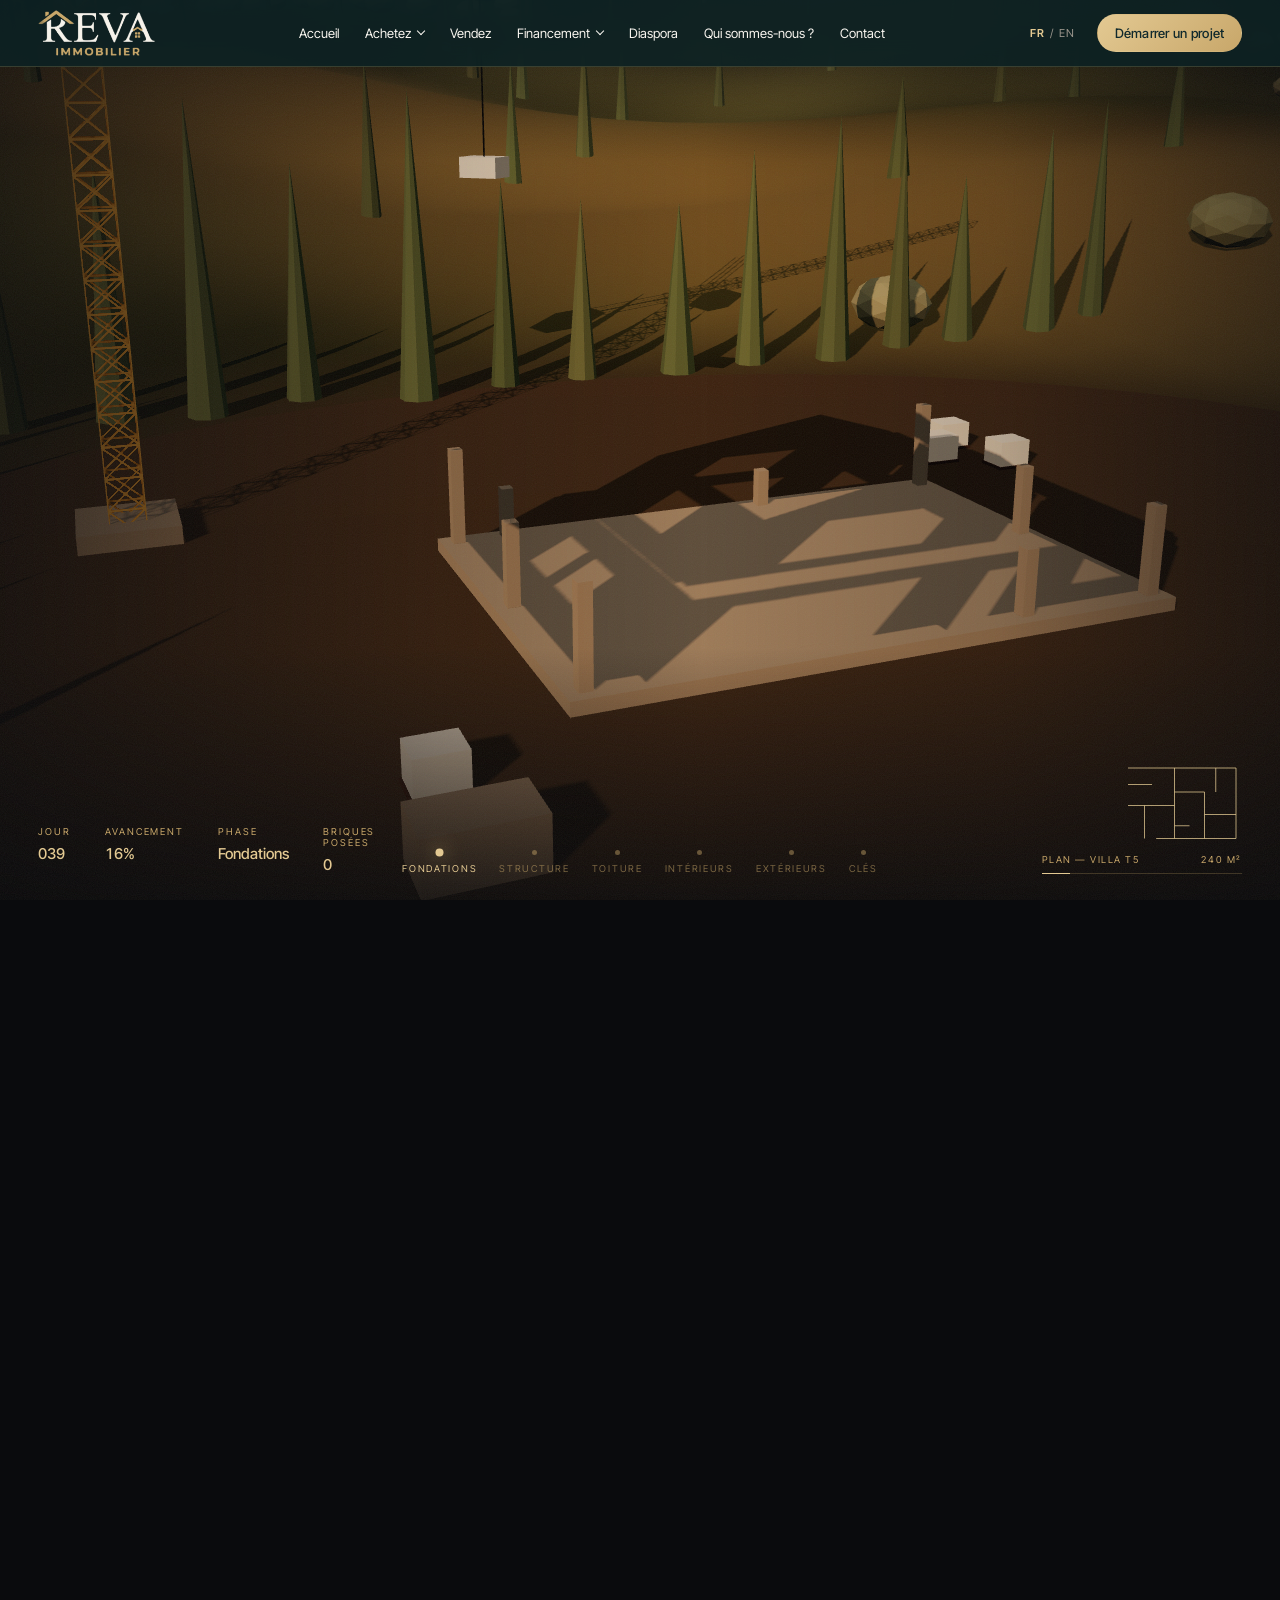
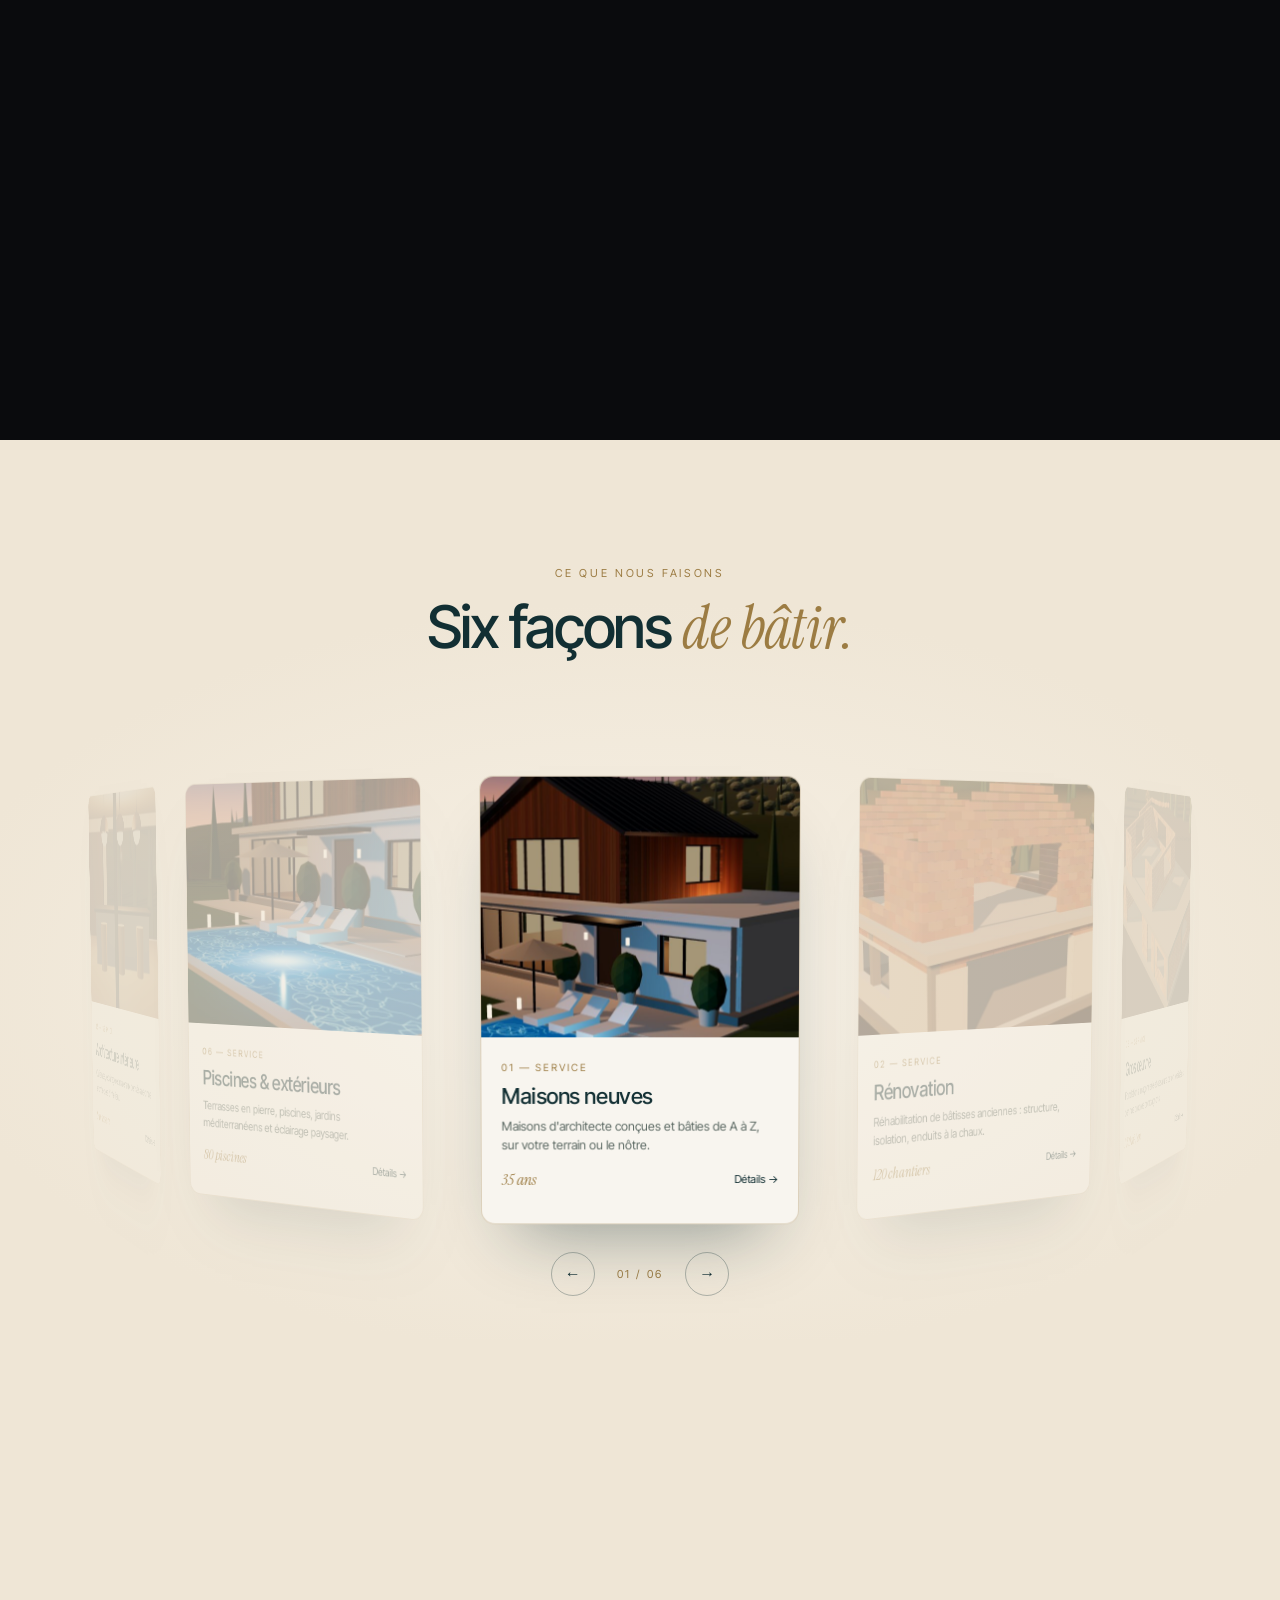
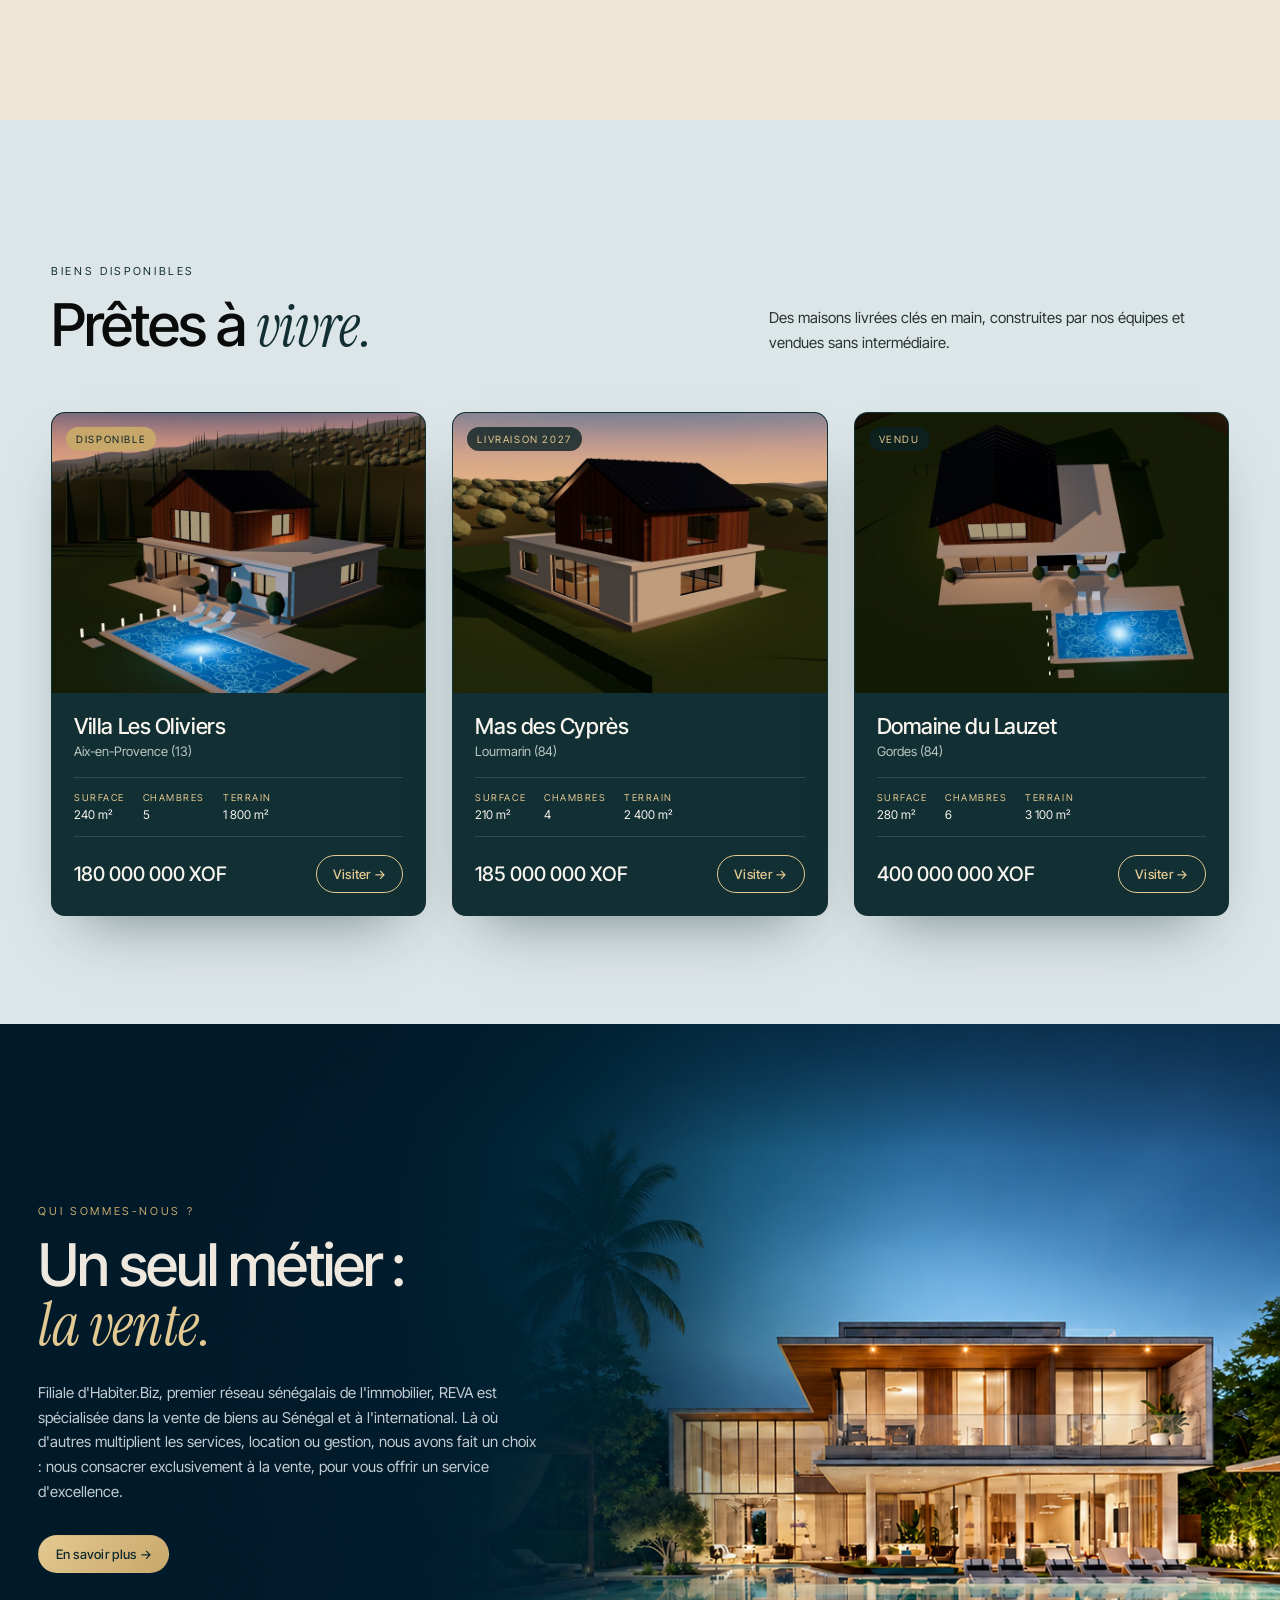
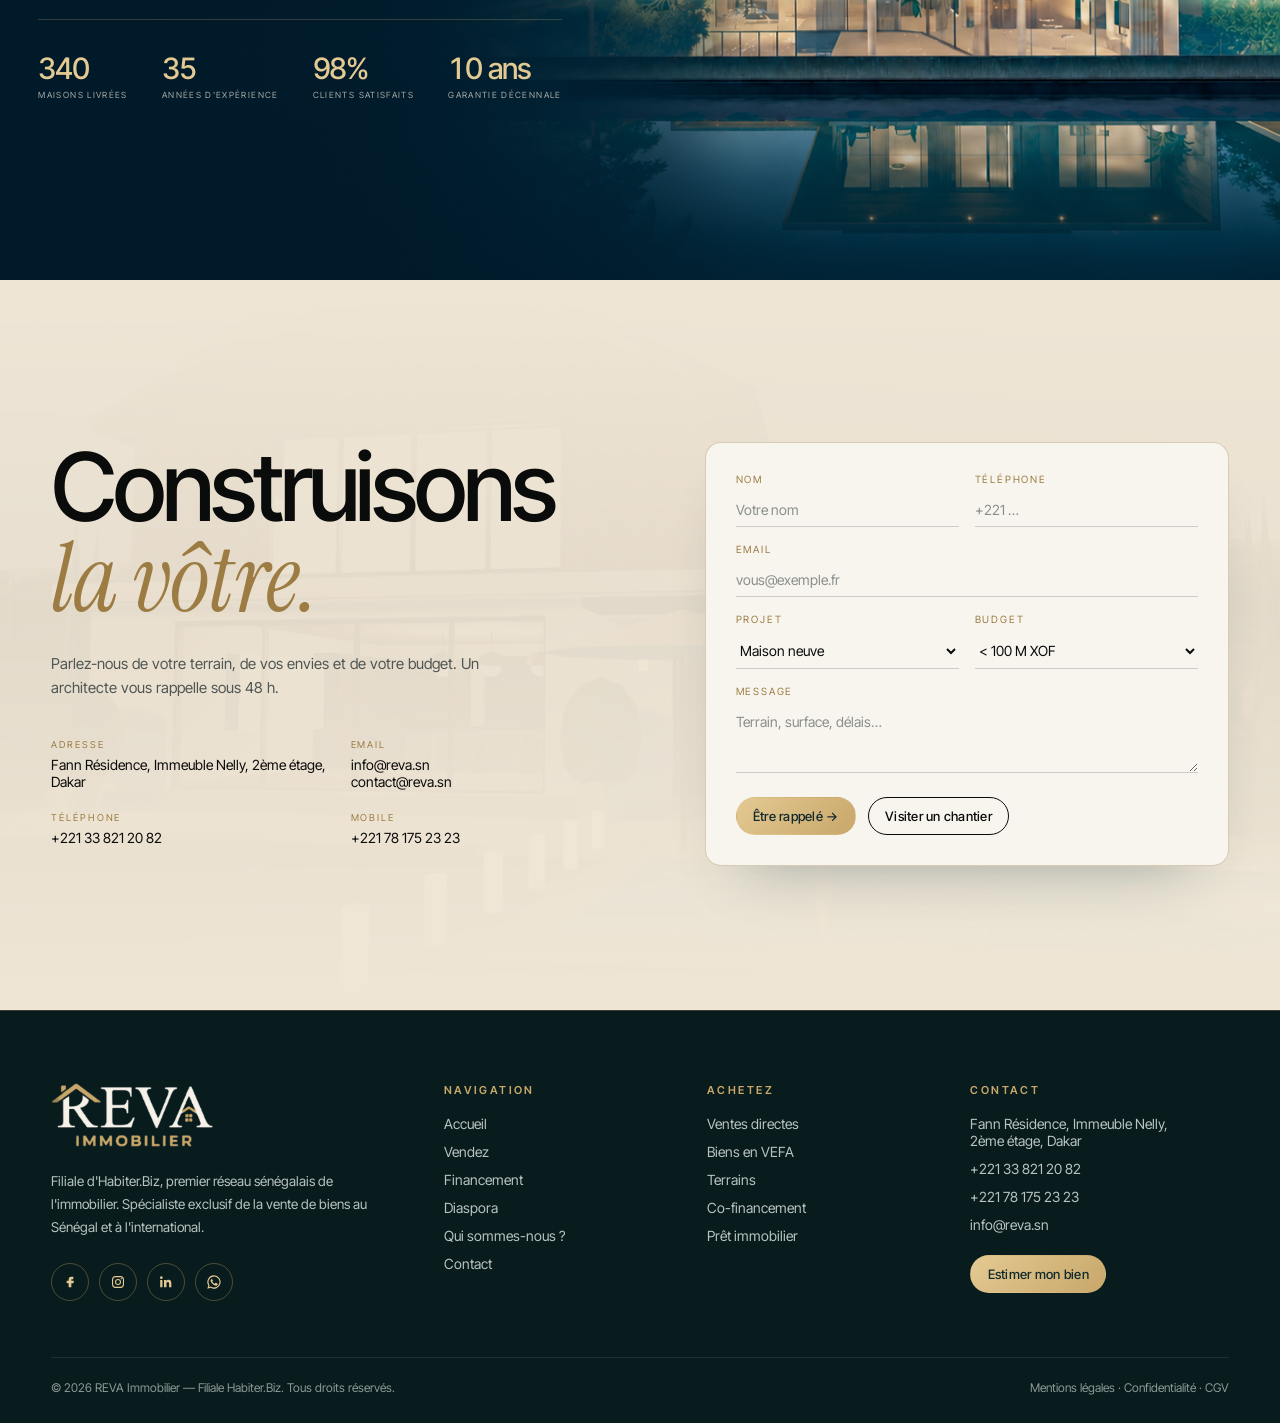
==== index.html @ 01045fbf "first commit" ====
<!DOCTYPE html>
<html lang="fr">
<head>
  <meta charset="utf-8" />
  <meta name="viewport" content="width=device-width, initial-scale=1" />
  <title>REVA Immobilier — Filiale Habiter.Biz</title>
  <meta name="description" content="ASSISE construit des maisons d'architecte, de la première pierre à la remise des clés." />
  <link rel="preconnect" href="https://fonts.googleapis.com" />
  <link rel="preconnect" href="https://fonts.gstatic.com" crossorigin />
  <link href="https://fonts.googleapis.com/css2?family=Instrument+Serif:ital@0;1&family=Inter+Tight:wght@300;400;500;600;700&display=swap" rel="stylesheet" />
  <link rel="stylesheet" href="styles.css" />
</head>
<body>

  <!-- ============ PRELOADER ============ -->
  <div id="loader">
    <div class="loader-inner">
      <img class="loader-logo" src="assets/logo-reva.png" alt="REVA Immobilier" />
      <p class="loader-label">Pose de la première pierre…</p>
      <div class="loader-bar"><span></span></div>
      <p class="loader-pct">0%</p>
    </div>
  </div>

  <!-- ============ NAV ============ -->
  <header class="nav">
    <a href="#top" class="brand"><img src="assets/logo-reva.png" alt="REVA Immobilier" /></a>
    <nav class="links">
      <a href="#top">Accueil</a>
      <div class="dd">
        <a href="#biens">Achetez <i class="caret"></i></a>
        <div class="dd-menu">
          <a href="#biens">Ventes directes</a>
          <a href="#biens">Biens en VEFA</a>
          <a href="#biens">Terrains</a>
        </div>
      </div>
      <a href="#contact">Vendez</a>
      <div class="dd">
        <a href="#contact">Financement <i class="caret"></i></a>
        <div class="dd-menu">
          <a href="#contact">Co-financement</a>
          <a href="#contact">Prêt immobilier</a>
        </div>
      </div>
      <a href="#contact">Diaspora</a>
      <a href="#studio">Qui sommes-nous ?</a>
      <a href="#contact">Contact</a>
    </nav>
    <div class="nav-right">
      <span class="lang"><b>FR</b> / EN</span>
      <a href="#contact" class="btn btn-gold">Démarrer un projet</a>
    </div>
  </header>

  <!-- ============ HERO : CONSTRUCTION 3D AU SCROLL ============ -->
  <section id="top" class="hero">
    <div class="hero-sticky">
      <div class="scene-wrap" id="sceneWrap">
        <canvas id="scene"></canvas>
        <div class="scene-vignette"></div>
      </div>
      <div class="grain"></div>

      <!-- Textes par étape -->
      <div class="stage-texts">
        <article class="stage-text left" data-stage="0">
          <p class="kicker"><span>01</span> — Fondations</p>
          <h1>Chaque maison<br/>commence <em>par<br/>le sol.</em></h1>
          <p class="lead">Terrain implanté, acier posé, béton coulé : la première ligne est tracée. Faites défiler et regardez-la grandir.</p>
        </article>
        <article class="stage-text right" data-stage="1">
          <p class="kicker"><span>02</span> — Structure</p>
          <h2>Brique après brique,<br/><em>étage par étage.</em></h2>
          <p class="lead">Une maçonnerie traditionnelle, montée rang après rang par nos compagnons, sur une ossature béton calculée au millimètre.</p>
        </article>
        <article class="stage-text left" data-stage="2">
          <p class="kicker"><span>03</span> — Toiture &amp; finitions</p>
          <h2>Bâtie jusqu'au<br/><em>moindre détail.</em></h2>
          <p class="lead">Enduit à la chaux, bardage bois, toiture zinc à joint debout et menuiseries aluminium : rien n'est laissé au hasard.</p>
        </article>
        <article class="stage-text right" data-stage="3">
          <p class="kicker"><span>04</span> — Intérieurs</p>
          <h2>Entrez dans votre<br/><em>prochain chapitre.</em></h2>
          <p class="lead">Des volumes ouverts, une lumière pensée pièce par pièce et une cuisine qui devient le cœur de la maison.</p>
        </article>
        <article class="stage-text left" data-stage="4">
          <p class="kicker"><span>05</span> — Extérieurs</p>
          <h2>Des espaces faits<br/><em>pour la lumière.</em></h2>
          <p class="lead">Terrasse en pierre, piscine à débordement, jardin méditerranéen : la maison se prolonge dehors.</p>
        </article>
        <article class="stage-text left" data-stage="5">
          <p class="kicker"><span>06</span> — Remise des clés</p>
          <h2>Bienvenue<br/><em>chez vous.</em></h2>
          <p class="lead">De la première pierre à la remise des clés. Une équipe, un interlocuteur, une promesse.</p>
          <a href="#contact" class="btn btn-accent">Démarrer un projet →</a>
        </article>
      </div>

      <!-- HUD -->
      <div class="hud" id="hud">
        <div class="hud-stats">
          <div><small>Jour</small><b id="hudDay">001</b></div>
          <div><small>Avancement</small><b id="hudPct">0%</b></div>
          <div><small>Phase</small><b id="hudPhase">Fondations</b></div>
          <div class="hide-sm"><small>Briques posées</small><b id="hudBricks">0</b></div>
        </div>
        <ol class="hud-steps" id="hudSteps">
          <li class="active"><i></i>Fondations</li>
          <li><i></i>Structure</li>
          <li><i></i>Toiture</li>
          <li><i></i>Intérieurs</li>
          <li><i></i>Extérieurs</li>
          <li><i></i>Clés</li>
        </ol>
        <div class="hud-plan">
          <svg viewBox="0 0 160 110" class="plan">
            <path id="planPath" pathLength="1" d="M8 8 H152 V102 H8 Z M8 58 H70 M70 8 V102 M70 40 H110 M110 40 V102 M110 70 H152 M30 58 V102 M70 85 H90 M125 8 V40 M8 30 H40" />
          </svg>
          <p><span>Plan — Villa T5</span><span>240 m²</span></p>
          <div class="hud-progress"><span id="hudBar"></span></div>
        </div>
      </div>

      <div class="scroll-hint" id="scrollHint"><span></span>Faites défiler</div>
    </div>
  </section>

  <!-- ============ SERVICES : CARROUSEL 3D ============ -->
  <section id="services" class="services">
    <div class="services-sticky">
      <p class="eyebrow center">Ce que nous faisons</p>
      <h2 class="section-title center">Six façons <em>de bâtir.</em></h2>
      <div class="carousel" id="carousel">
        <div class="ring" id="ring"></div>
      </div>
      <div class="carousel-ui">
        <button class="round" id="prev" aria-label="Précédent">←</button>
        <span id="carouselIndex">01 / 06</span>
        <button class="round" id="next" aria-label="Suivant">→</button>
      </div>
    </div>
  </section>

  <!-- ============ BIENS ============ -->
  <section id="biens" class="listings">
    <div class="container">
      <div class="section-head">
        <div>
          <p class="eyebrow">Biens disponibles</p>
          <h2 class="section-title">Prêtes à <em>vivre.</em></h2>
        </div>
        <p class="muted">Des maisons livrées clés en main, construites par nos équipes et vendues sans intermédiaire.</p>
      </div>
      <div class="grid-listings" id="listings"></div>
    </div>
  </section>

  <!-- ============ STUDIO / CHIFFRES ============ -->
  <section id="studio" class="studio">
    <div class="studio-bg" id="studioBg"></div>
    <div class="container studio-inner">
      <div class="reveal">
        <p class="eyebrow">Qui sommes-nous ?</p>
        <h2 class="section-title">Un seul métier :<br/><em>la vente.</em></h2>
        <p class="muted">Filiale d'Habiter.Biz, premier réseau sénégalais de l'immobilier, REVA est spécialisée dans la vente de biens au Sénégal et à l'international. Là où d'autres multiplient les services, location ou gestion, nous avons fait un choix : nous consacrer exclusivement à la vente, pour vous offrir un service d'excellence.</p>
        <a href="https://www.reva.sn/qui-sommes-nous/" class="btn btn-gold studio-btn">En savoir plus →</a>
      </div>
      <div class="stats">
        <div class="stat reveal"><b data-count="340">0</b><span>Maisons livrées</span></div>
        <div class="stat reveal"><b data-count="35">0</b><span>Années d'expérience</span></div>
        <div class="stat reveal"><b data-count="98" data-suffix="%">0</b><span>Clients satisfaits</span></div>
        <div class="stat reveal"><b data-count="10" data-suffix=" ans">0</b><span>Garantie décennale</span></div>
      </div>
    </div>
  </section>

  <!-- ============ CONTACT ============ -->
  <section id="contact" class="contact">
    <div class="contact-bg" id="contactBg"></div>
    <div class="container contact-inner">
      <div class="reveal">
        <h2 class="huge">Construisons<br/><em>la vôtre.</em></h2>
        <p class="muted">Parlez-nous de votre terrain, de vos envies et de votre budget. Un architecte vous rappelle sous 48 h.</p>
        <ul class="contact-info">
          <li><small>Adresse</small>Fann Résidence, Immeuble Nelly, 2ème étage, Dakar</li>
          <li><small>Email</small><a href="mailto:info@reva.sn">info@reva.sn</a><br/><a href="mailto:contact@reva.sn">contact@reva.sn</a></li>
          <li><small>Téléphone</small><a href="tel:+221338212082">+221 33 821 20 82</a></li>
          <li><small>Mobile</small><a href="tel:+221781752323">+221 78 175 23 23</a></li>
        </ul>
      </div>
      <form class="form reveal" id="form">
        <div class="row">
          <label>Nom<input required name="nom" placeholder="Votre nom" /></label>
          <label>Téléphone<input name="tel" placeholder="+221 …" /></label>
        </div>
        <label>Email<input required type="email" name="email" placeholder="vous@exemple.fr" /></label>
        <div class="row">
          <label>Projet
            <select name="projet">
              <option>Maison neuve</option><option>Rénovation</option><option>Extension</option>
              <option>Piscine &amp; extérieurs</option><option>Achat d'un bien</option>
            </select>
          </label>
          <label>Budget
            <select name="budget">
              <option>&lt; 100 M XOF</option><option>100 – 250 M XOF</option><option>250 – 500 M XOF</option><option>&gt; 500 M XOF</option>
            </select>
          </label>
        </div>
        <label>Message<textarea name="message" rows="3" placeholder="Terrain, surface, délais…"></textarea></label>
        <div class="form-actions">
          <button class="btn btn-gold" type="submit">Être rappelé →</button>
          <a class="btn btn-ghost" href="#contact">Visiter un chantier</a>
        </div>
        <p class="form-ok" id="formOk">Merci ! Nous revenons vers vous sous 48 h.</p>
      </form>
    </div>
  </section>

  <!-- ============ FOOTER ============ -->
  <footer class="site-footer">
    <div class="container footer-grid">
      <div class="f-brand">
        <img src="assets/logo-reva.png" alt="REVA Immobilier" />
        <p>Filiale d'Habiter.Biz, premier réseau sénégalais de l'immobilier. Spécialiste exclusif de la vente de biens au Sénégal et à l'international.</p>
        <div class="socials">
          <a href="#" aria-label="Facebook"><svg viewBox="0 0 24 24"><path d="M14 8h3V4h-3c-2.8 0-4 1.7-4 4.2V10H7v4h3v6h4v-6h3l1-4h-4V8.6c0-.4.3-.6.6-.6z"/></svg></a>
          <a href="#" aria-label="Instagram"><svg viewBox="0 0 24 24"><path d="M12 7.5A4.5 4.5 0 1 0 16.5 12 4.5 4.5 0 0 0 12 7.5zm0 7.4A2.9 2.9 0 1 1 14.9 12 2.9 2.9 0 0 1 12 14.9zM17 6a1 1 0 1 0 1 1 1 1 0 0 0-1-1zm4 2.2A5.6 5.6 0 0 0 15.8 3H8.2A5.6 5.6 0 0 0 3 8.2v7.6A5.6 5.6 0 0 0 8.2 21h7.6a5.6 5.6 0 0 0 5.2-5.2zM19.3 15.8a3.6 3.6 0 0 1-3.5 3.5H8.2a3.6 3.6 0 0 1-3.5-3.5V8.2a3.6 3.6 0 0 1 3.5-3.5h7.6a3.6 3.6 0 0 1 3.5 3.5z"/></svg></a>
          <a href="#" aria-label="LinkedIn"><svg viewBox="0 0 24 24"><path d="M5 3.5A2 2 0 1 1 5 7.5a2 2 0 0 1 0-4zM3.3 9h3.4v11H3.3zM9 9h3.3v1.5c.5-.9 1.7-1.8 3.4-1.8 3.6 0 4.3 2.4 4.3 5.4V20h-3.4v-5.2c0-1.3 0-2.9-1.8-2.9s-2.1 1.4-2.1 2.8V20H9z"/></svg></a>
          <a href="#" aria-label="WhatsApp"><svg viewBox="0 0 24 24"><path d="M12 2a10 10 0 0 0-8.6 15.1L2 22l5-1.3A10 10 0 1 0 12 2zm0 18.2a8.2 8.2 0 0 1-4.2-1.2l-.3-.2-3 .8.8-2.9-.2-.3A8.2 8.2 0 1 1 12 20.2zm4.5-6.1c-.2-.1-1.5-.7-1.7-.8s-.4-.1-.6.1-.7.8-.8 1-.3.2-.5.1a6.7 6.7 0 0 1-3.3-2.9c-.3-.4.3-.4.7-1.3a.5.5 0 0 0 0-.4l-.8-1.8c-.2-.5-.4-.4-.6-.4h-.5a1 1 0 0 0-.7.3 3 3 0 0 0-.9 2.2 5.2 5.2 0 0 0 1.1 2.7 11.8 11.8 0 0 0 4.5 4c1.7.7 2.3.8 3.2.6a2.7 2.7 0 0 0 1.8-1.2 2.2 2.2 0 0 0 .1-1.2c0-.1-.2-.2-.4-.3z"/></svg></a>
        </div>
      </div>
      <div>
        <h4>Navigation</h4>
        <ul>
          <li><a href="#top">Accueil</a></li>
          <li><a href="#contact">Vendez</a></li>
          <li><a href="#contact">Financement</a></li>
          <li><a href="#contact">Diaspora</a></li>
          <li><a href="#studio">Qui sommes-nous ?</a></li>
          <li><a href="#contact">Contact</a></li>
        </ul>
      </div>
      <div>
        <h4>Achetez</h4>
        <ul>
          <li><a href="#biens">Ventes directes</a></li>
          <li><a href="#biens">Biens en VEFA</a></li>
          <li><a href="#biens">Terrains</a></li>
          <li><a href="#contact">Co-financement</a></li>
          <li><a href="#contact">Prêt immobilier</a></li>
        </ul>
      </div>
      <div>
        <h4>Contact</h4>
        <ul class="f-contact">
          <li>Fann Résidence, Immeuble Nelly,<br/>2ème étage, Dakar</li>
          <li><a href="tel:+221338212082">+221 33 821 20 82</a></li>
          <li><a href="tel:+221781752323">+221 78 175 23 23</a></li>
          <li><a href="mailto:info@reva.sn">info@reva.sn</a></li>
        </ul>
        <a href="#contact" class="btn btn-gold">Estimer mon bien</a>
      </div>
    </div>
    <div class="container footer-bottom">
      <span>© 2026 REVA Immobilier — Filiale Habiter.Biz. Tous droits réservés.</span>
      <span><a href="#">Mentions légales</a> · <a href="#">Confidentialité</a> · <a href="#">CGV</a></span>
    </div>
  </footer>

  <script type="module" src="main.js"></script>
</body>
</html>
---- styles.css ----
:root {
  --bg: #0a0b0d;
  --bg-2: #111317;
  --ink: #eee8de;
  --muted: #9b968d;
  --line: rgba(238, 232, 222, .14);
  --accent: #e8b48c;
  --accent-ink: #1b130d;
  --serif: "Instrument Serif", Georgia, "Times New Roman", serif;
  --sans: "Inter Tight", system-ui, -apple-system, "Segoe UI", Roboto, sans-serif;
}

* { box-sizing: border-box; margin: 0; padding: 0; }
html { scroll-behavior: smooth; }
body { background: var(--bg); color: var(--ink); font-family: var(--sans); -webkit-font-smoothing: antialiased; overflow-x: hidden; }
a { color: inherit; text-decoration: none; }
em { font-family: var(--serif); font-style: italic; font-weight: 400; letter-spacing: -.01em; color: #f3e6d6; }
.container { width: min(1240px, 92vw); margin: 0 auto; }

/* ---------- buttons ---------- */
.btn { display: inline-flex; align-items: center; gap: .5em; padding: .78em 1.25em; border-radius: 999px; font-size: 13px; font-weight: 500; letter-spacing: .02em; border: 1px solid transparent; cursor: pointer; transition: transform .25s, background .25s, color .25s; font-family: var(--sans); }
.btn:hover { transform: translateY(-1px); }
.btn-accent { background: var(--accent); color: var(--accent-ink); }
.btn-accent:hover { background: #f3c7a3; }
.btn-ghost { border-color: var(--line); color: var(--ink); background: rgba(255,255,255,.03); }
.round { width: 44px; height: 44px; border-radius: 50%; border: 1px solid var(--line); background: rgba(255,255,255,.04); color: var(--ink); cursor: pointer; font-size: 16px; transition: background .2s; }
.round:hover { background: rgba(255,255,255,.12); }

/* ---------- loader ---------- */
#loader { position: fixed; inset: 0; z-index: 100; background: var(--bg); display: grid; place-items: center; transition: opacity .9s ease, visibility .9s; }
#loader.done { opacity: 0; visibility: hidden; }
.loader-inner { width: min(340px, 80vw); text-align: center; }
.logo-mark { display: inline-flex; align-items: center; gap: 10px; font-weight: 600; letter-spacing: .32em; font-size: 15px; }
.logo-mark svg { width: 22px; height: 22px; }
.loader-label { margin-top: 28px; font-family: var(--serif); font-style: italic; font-size: 22px; color: #d9cfc2; }
.loader-bar { margin-top: 18px; height: 1px; background: var(--line); overflow: hidden; }
.loader-bar span { display: block; height: 100%; width: 0; background: var(--accent); transition: width .3s; }
.loader-pct { margin-top: 10px; font-size: 11px; letter-spacing: .2em; color: var(--muted); }

/* ---------- nav ---------- */
.nav { position: fixed; top: 0; left: 0; right: 0; z-index: 50; display: flex; align-items: center; justify-content: space-between; padding: 18px 3vw; background: linear-gradient(to bottom, rgba(10,11,13,.75), rgba(10,11,13,0)); }
.brand { display: flex; align-items: center; gap: 10px; }
.brand svg { width: 20px; height: 20px; }
.brand span { font-weight: 600; letter-spacing: .3em; font-size: 13px; }
.brand small { font-size: 10px; letter-spacing: .14em; text-transform: uppercase; color: var(--muted); margin-left: 14px; padding-left: 14px; border-left: 1px solid var(--line); }
.links { display: flex; gap: 30px; font-size: 13px; color: #cfc8bd; }
.links a { position: relative; transition: color .2s; }
.links a:hover { color: #fff; }
.links a::after { content: ""; position: absolute; left: 0; right: 0; bottom: -4px; height: 1px; background: var(--accent); transform: scaleX(0); transform-origin: left; transition: transform .3s; }
.links a:hover::after { transform: scaleX(1); }
.nav-right { display: flex; align-items: center; gap: 22px; }
.lang { font-size: 11px; color: var(--muted); letter-spacing: .12em; }
.lang b { color: var(--ink); font-weight: 600; }

/* ---------- hero ---------- */
.hero { position: relative; height: 760vh; }
.hero-sticky { position: sticky; top: 0; height: 100vh; overflow: hidden; }
.scene-wrap { position: absolute; inset: 0; transform-origin: 50% 50%; overflow: hidden; will-change: transform, border-radius; }
#scene { width: 100%; height: 100%; display: block; }
.scene-vignette { position: absolute; inset: 0; pointer-events: none;
  background:
    linear-gradient(90deg, rgba(8,9,11,.72) 0%, rgba(8,9,11,.18) 34%, rgba(8,9,11,0) 55%, rgba(8,9,11,.18) 78%, rgba(8,9,11,.6) 100%),
    linear-gradient(0deg, rgba(8,9,11,.85) 0%, rgba(8,9,11,0) 28%),
    linear-gradient(180deg, rgba(8,9,11,.55) 0%, rgba(8,9,11,0) 18%); }
.grain { position: absolute; inset: -50%; pointer-events: none; opacity: .07; z-index: 2;
  background-image: url("data:image/svg+xml;utf8,<svg xmlns='http://www.w3.org/2000/svg' width='160' height='160'><filter id='n'><feTurbulence type='fractalNoise' baseFrequency='.9' numOctaves='3' stitchTiles='stitch'/></filter><rect width='100%' height='100%' filter='url(%23n)'/></svg>");
  animation: grain 1.2s steps(6) infinite; }
@keyframes grain { 0%{transform:translate(0,0)} 20%{transform:translate(-3%,2%)} 40%{transform:translate(2%,-3%)} 60%{transform:translate(-2%,-1%)} 80%{transform:translate(3%,3%)} 100%{transform:translate(0,0)} }

.stage-texts { position: absolute; inset: 0; z-index: 3; pointer-events: none; }
.stage-text { position: absolute; top: 50%; width: min(460px, 86vw); transform: translateY(-50%); opacity: 0; will-change: opacity, transform, filter; }
.stage-text.left { left: 5vw; }
.stage-text.right { right: 5vw; text-align: right; }
.stage-text .kicker { font-size: 11px; letter-spacing: .22em; text-transform: uppercase; color: var(--muted); margin-bottom: 22px; }
.stage-text .kicker span { color: var(--accent); }
.stage-text h1, .stage-text h2 { font-weight: 500; font-size: clamp(40px, 5.2vw, 78px); line-height: .98; letter-spacing: -.035em; text-shadow: 0 2px 40px rgba(0,0,0,.4); }
.stage-text h1 em, .stage-text h2 em { font-size: 1.04em; }
.stage-text .lead { margin-top: 24px; font-size: 14px; line-height: 1.6; color: #c4bdb2; max-width: 340px; }
.stage-text.right .lead { margin-left: auto; }
.stage-text .btn { margin-top: 26px; pointer-events: auto; }

.hud { position: absolute; left: 0; right: 0; bottom: 0; z-index: 4; display: grid; grid-template-columns: 1fr auto 1fr; align-items: end; gap: 24px; padding: 0 3vw 26px; transition: opacity .4s; }
.hud-stats { display: flex; gap: 34px; }
.hud-stats small { display: block; font-size: 9.5px; letter-spacing: .2em; text-transform: uppercase; color: var(--muted); margin-bottom: 6px; }
.hud-stats b { font-weight: 500; font-size: 15px; font-variant-numeric: tabular-nums; }
.hud-steps { list-style: none; display: flex; gap: 22px; font-size: 9.5px; letter-spacing: .18em; text-transform: uppercase; color: #6f6a62; }
.hud-steps li { display: flex; flex-direction: column; align-items: center; gap: 8px; transition: color .4s; }
.hud-steps i { width: 5px; height: 5px; border-radius: 50%; background: #4a4640; transition: background .4s, transform .4s; }
.hud-steps li.done { color: #a39d93; }
.hud-steps li.done i { background: #a39d93; }
.hud-steps li.active { color: var(--ink); }
.hud-steps li.active i { background: var(--accent); transform: scale(1.6); box-shadow: 0 0 12px var(--accent); }
.hud-plan { justify-self: end; width: 200px; }
.plan { width: 120px; display: block; margin-left: auto; margin-bottom: 10px; }
.plan path { fill: none; stroke: #e7dfd2; stroke-width: 1.2; stroke-dasharray: 1; stroke-dashoffset: 1; opacity: .85; }
.hud-plan p { display: flex; justify-content: space-between; font-size: 9.5px; letter-spacing: .16em; text-transform: uppercase; color: var(--muted); }
.hud-progress { margin-top: 8px; height: 1px; background: var(--line); }
.hud-progress span { display: block; height: 100%; width: 0; background: var(--ink); }

.scroll-hint { position: absolute; left: 50%; bottom: 96px; z-index: 4; transform: translateX(-50%); font-size: 10px; letter-spacing: .25em; text-transform: uppercase; color: var(--muted); display: flex; flex-direction: column; align-items: center; gap: 10px; transition: opacity .4s; }
.scroll-hint span { width: 18px; height: 28px; border: 1px solid #77726a; border-radius: 10px; position: relative; }
.scroll-hint span::after { content: ""; position: absolute; left: 50%; top: 6px; width: 2px; height: 6px; margin-left: -1px; background: var(--ink); border-radius: 2px; animation: wheel 1.6s infinite; }
@keyframes wheel { 0% { opacity: 0; transform: translateY(0) } 30% { opacity: 1 } 100% { opacity: 0; transform: translateY(9px) } }

/* ---------- sections common ---------- */
.eyebrow { font-size: 11px; letter-spacing: .24em; text-transform: uppercase; color: var(--accent); margin-bottom: 18px; }
.section-title { font-weight: 500; font-size: clamp(38px, 4.6vw, 68px); letter-spacing: -.035em; line-height: 1; }
.center { text-align: center; }
.muted { color: var(--muted); line-height: 1.65; font-size: 15px; max-width: 460px; }
.reveal { opacity: 0; transform: translateY(40px); transition: opacity 1s ease, transform 1s cubic-bezier(.2,.7,.2,1); }
.reveal.in { opacity: 1; transform: none; }

/* ---------- services carousel ---------- */
.services { position: relative; height: 320vh; background: var(--bg); }
.services-sticky { position: sticky; top: 0; height: 100vh; padding-top: 14vh; overflow: hidden; }
.carousel { position: relative; height: 56vh; margin-top: 4vh; perspective: 1600px; cursor: grab; user-select: none; }
.carousel:active { cursor: grabbing; }
.ring { position: absolute; left: 50%; top: 50%; width: 0; height: 0; transform-style: preserve-3d; }
.card { position: absolute; width: 300px; height: 420px; left: -150px; top: -210px; border-radius: 14px; overflow: hidden; background: #15171b; border: 1px solid rgba(255,255,255,.08); transition: filter .5s, opacity .5s; backface-visibility: hidden; box-shadow: 0 40px 80px -30px rgba(0,0,0,.8); }
.card img { width: 100%; height: 58%; object-fit: cover; display: block; }
.card .card-body { padding: 18px 20px; }
.card .num { font-size: 10px; letter-spacing: .2em; color: var(--accent); }
.card h3 { font-weight: 500; font-size: 22px; letter-spacing: -.02em; margin: 8px 0 8px; }
.card p { font-size: 12.5px; line-height: 1.55; color: var(--muted); }
.card .card-foot { display: flex; justify-content: space-between; align-items: center; margin-top: 14px; font-size: 11px; color: #cfc8bd; }
.card .card-foot em { font-size: 16px; }
.card.dim { filter: brightness(.45) saturate(.6); }
.carousel-ui { display: flex; align-items: center; justify-content: center; gap: 22px; font-size: 11px; letter-spacing: .2em; color: var(--muted); margin-top: 2vh; }

/* ---------- listings ---------- */
.listings { padding: 16vh 0 12vh; background: var(--bg); }
.section-head { display: flex; justify-content: space-between; align-items: end; gap: 40px; margin-bottom: 56px; flex-wrap: wrap; }
.grid-listings { display: grid; grid-template-columns: repeat(3, 1fr); gap: 26px; }
.listing { border-radius: 14px; overflow: hidden; background: var(--bg-2); border: 1px solid rgba(255,255,255,.06); transition: transform .5s cubic-bezier(.2,.7,.2,1); }
.listing:hover { transform: translateY(-6px); }
.listing .img { position: relative; aspect-ratio: 4/3; overflow: hidden; }
.listing img { width: 100%; height: 100%; object-fit: cover; transition: transform 1.2s cubic-bezier(.2,.7,.2,1); }
.listing:hover img { transform: scale(1.06); }
.listing .tag { position: absolute; top: 14px; left: 14px; font-size: 10px; letter-spacing: .16em; text-transform: uppercase; padding: 6px 10px; border-radius: 999px; background: rgba(10,11,13,.65); backdrop-filter: blur(8px); }
.listing .tag.ok { background: var(--accent); color: var(--accent-ink); }
.listing .body { padding: 20px 22px 22px; }
.listing h3 { font-weight: 500; font-size: 22px; letter-spacing: -.02em; }
.listing .loc { color: var(--muted); font-size: 13px; margin-top: 4px; }
.listing .specs { display: flex; gap: 18px; margin: 18px 0; padding: 14px 0; border-top: 1px solid var(--line); border-bottom: 1px solid var(--line); font-size: 12px; color: #cfc8bd; }
.listing .specs small { display: block; color: var(--muted); font-size: 9.5px; letter-spacing: .16em; text-transform: uppercase; margin-bottom: 4px; }
.listing .price { display: flex; justify-content: space-between; align-items: center; }
.listing .price b { font-weight: 500; font-size: 20px; }

/* ---------- studio ---------- */
.studio { position: relative; padding: 20vh 0; overflow: hidden; }
.studio-bg { position: absolute; inset: 0; background-size: cover; background-position: center; opacity: .55; }
.studio-bg::after { content: ""; position: absolute; inset: 0; background: linear-gradient(90deg, var(--bg) 10%, rgba(10,11,13,.4) 60%, var(--bg)), linear-gradient(0deg, var(--bg), transparent 30%, transparent 70%, var(--bg)); }
.studio-inner { position: relative; display: grid; grid-template-columns: 1.1fr 1fr; gap: 6vw; align-items: center; }
.studio .muted { margin-top: 26px; }
.stats { display: grid; grid-template-columns: 1fr 1fr; gap: 54px 40px; }
.stat b { display: block; font-weight: 500; font-size: clamp(48px, 5vw, 76px); letter-spacing: -.04em; font-variant-numeric: tabular-nums; }
.stat span { font-size: 10.5px; letter-spacing: .2em; text-transform: uppercase; color: var(--muted); }
.stat:nth-child(2) { transition-delay: .1s; } .stat:nth-child(3) { transition-delay: .2s; } .stat:nth-child(4) { transition-delay: .3s; }

/* ---------- contact ---------- */
.contact { position: relative; padding: 18vh 0 0; overflow: hidden; }
.contact-bg { position: absolute; inset: 0; background-size: cover; background-position: center 70%; opacity: .5; }
.contact-bg::after { content: ""; position: absolute; inset: 0; background: linear-gradient(180deg, var(--bg) 0%, rgba(10,11,13,.55) 40%, rgba(10,11,13,.55) 70%, var(--bg) 100%); }
.contact-inner { position: relative; display: grid; grid-template-columns: 1.1fr 1fr; gap: 6vw; align-items: start; }
.huge { font-weight: 500; font-size: clamp(54px, 7.4vw, 118px); line-height: .95; letter-spacing: -.045em; margin-bottom: 28px; }
.contact-info { list-style: none; margin-top: 38px; display: grid; grid-template-columns: 1fr 1fr; gap: 22px; font-size: 14px; }
.contact-info small { display: block; font-size: 9.5px; letter-spacing: .2em; text-transform: uppercase; color: var(--muted); margin-bottom: 6px; }
.form { background: rgba(17,19,23,.72); backdrop-filter: blur(14px); border: 1px solid rgba(255,255,255,.08); border-radius: 16px; padding: 30px; display: grid; gap: 16px; }
.form .row { display: grid; grid-template-columns: 1fr 1fr; gap: 16px; }
.form label { display: grid; gap: 8px; font-size: 10px; letter-spacing: .18em; text-transform: uppercase; color: var(--muted); }
.form input, .form select, .form textarea { font: inherit; font-size: 14px; letter-spacing: 0; text-transform: none; color: var(--ink); background: transparent; border: none; border-bottom: 1px solid var(--line); padding: 8px 0; outline: none; transition: border-color .2s; resize: vertical; }
.form select option { background: #15171b; }
.form input:focus, .form select:focus, .form textarea:focus { border-color: var(--accent); }
.form-actions { display: flex; gap: 12px; margin-top: 8px; flex-wrap: wrap; }
.form-ok { display: none; color: var(--accent); font-size: 13px; }
.form-ok.show { display: block; }
.wordmark { position: relative; text-align: center; font-weight: 700; font-size: 23vw; line-height: .8; letter-spacing: -.05em; margin-top: 12vh;
  background: linear-gradient(180deg, rgba(238,232,222,.95), rgba(238,232,222,.08)); -webkit-background-clip: text; background-clip: text; color: transparent; user-select: none; }
.footer { position: relative; display: flex; justify-content: space-between; padding: 26px 0 30px; font-size: 11px; color: var(--muted); letter-spacing: .06em; border-top: 1px solid var(--line); flex-wrap: wrap; gap: 10px; }

/* ---------- responsive ---------- */
@media (max-width: 980px) {
  .links, .lang, .brand small { display: none; }
  .grid-listings { grid-template-columns: 1fr; }
  .studio-inner, .contact-inner { grid-template-columns: 1fr; }
  .hud { grid-template-columns: 1fr auto; }
  .hud-steps { display: none; }
}
@media (max-width: 640px) {
  .stage-text, .stage-text.right { left: 6vw; right: auto; text-align: left; top: auto; bottom: 150px; transform: none; }
  .stage-text.right .lead { margin-left: 0; }
  .hud-stats { gap: 18px; }
  .hide-sm { display: none; }
  .hud-plan { width: 110px; }
  .plan { width: 70px; }
  .card { width: 240px; height: 360px; left: -120px; top: -180px; }
  .form .row, .contact-info { grid-template-columns: 1fr; }
  .nav .btn { display: none; }
  .scroll-hint { bottom: 80px; }
}
@media (prefers-reduced-motion: reduce) { .grain { animation: none; } }

/* =====================================================================
   THÈME REVA — vert · noir · blanc · beige · or
   (le hero n'est pas modifié : ce bloc ne touche que header, sections, footer)
   ===================================================================== */
:root {
  --green: #122f33; --green-deep: #0c2224; --green-soft: #1c454a;
  --gold: #c8a76a; --gold-light: #e3c992; --gold-dark: #9c7c43;
  --beige: #efe6d6; --white: #f8f5ef; --black: #0a0b0b;
}
.btn-gold { background: linear-gradient(135deg, var(--gold-light), var(--gold)); color: #10292c; }
.btn-gold:hover { background: var(--gold-light); }

/* écran de chargement */
#loader { background: var(--green); }
.loader-logo { width: 200px; max-width: 70%; }
.loader-label { color: var(--beige); }
.loader-bar { background: rgba(200, 167, 106, .25); }
.loader-bar span { background: var(--gold); }
.loader-pct { color: var(--gold); }

/* header */
.nav { background: rgba(12, 34, 36, .88); backdrop-filter: blur(14px); -webkit-backdrop-filter: blur(14px); border-bottom: 1px solid rgba(200, 167, 106, .22); padding: 10px 3vw; }
.brand img { height: 46px; display: block; }
.links a { color: var(--white); }
.links a::after { background: var(--gold); }
.lang b { color: var(--gold-light); }
.eyebrow { color: var(--gold); }

/* barre d'infos du hero (jour, avancement, étapes, plan) en doré */
.hud-stats small, .hud-plan p { color: var(--gold); }
.hud-stats b { color: var(--gold-light); }
.hud-steps { color: rgba(200, 167, 106, .55); }
.hud-steps i { background: rgba(200, 167, 106, .45); }
.hud-steps li.done { color: var(--gold); }
.hud-steps li.done i { background: var(--gold); }
.hud-steps li.active { color: var(--gold-light); }
.hud-steps li.active i { background: var(--gold-light); box-shadow: 0 0 12px var(--gold); }
.plan path { stroke: var(--gold-light); }
.hud-progress { background: rgba(200, 167, 106, .25); }
.hud-progress span { background: var(--gold-light); }

/* services (carrousel) : beige, pour casser le noir du hero */
.services { background: var(--beige); color: var(--green); }
.services-sticky { background: radial-gradient(80% 60% at 50% 60%, #f7f1e6, var(--beige) 70%); }
.services .eyebrow, .services .section-title em { color: var(--gold-dark); }
.studio .section-title em, .contact .huge em { color: var(--gold-light); }
.card { background: var(--white); color: var(--green); border-color: rgba(156, 124, 67, .3); box-shadow: 0 40px 70px -35px rgba(18, 47, 51, .45); }
.card .num { color: var(--gold-dark); }
.card p { color: #5d6a64; }
.card .card-foot { color: var(--green); }
.card .card-foot em { color: var(--gold-dark); }
.card.dim { filter: saturate(.6); opacity: .55; }
.carousel-ui { color: var(--gold-dark); }
.round { border-color: rgba(18, 47, 51, .3); color: var(--green); background: transparent; }
.round:hover { background: var(--green); color: var(--white); }

/* biens : vert */
.listings { background: linear-gradient(180deg, var(--green) 0%, var(--green-deep) 100%); color: var(--white); }
.listings .eyebrow { color: var(--gold); }

/* barre d'infos du hero (jour, avancement, étapes, plan) en doré */
.hud-stats small, .hud-plan p { color: var(--gold); }
.hud-stats b { color: var(--gold-light); }
.hud-steps { color: rgba(200, 167, 106, .55); }
.hud-steps i { background: rgba(200, 167, 106, .45); }
.hud-steps li.done { color: var(--gold); }
.hud-steps li.done i { background: var(--gold); }
.hud-steps li.active { color: var(--gold-light); }
.hud-steps li.active i { background: var(--gold-light); box-shadow: 0 0 12px var(--gold); }
.plan path { stroke: var(--gold-light); }
.hud-progress { background: rgba(200, 167, 106, .25); }
.hud-progress span { background: var(--gold-light); }
.listings .section-title em { color: var(--gold-light); }
.listings .muted { color: #b2bfbb; }
.listing { background: var(--beige); color: var(--black); border-color: rgba(156, 124, 67, .35); box-shadow: 0 30px 60px -35px rgba(0, 0, 0, .6); }
.listing h3, .listing .price b { color: var(--black); }
.listing .loc { color: #4f5653; }
.listing .specs { border-color: rgba(10, 11, 11, .12); color: var(--black); }
.listing .specs small { color: var(--gold-dark); }
.listing .tag { background: var(--green); color: var(--gold-light); }
.listing .tag.ok { background: var(--gold); color: var(--green-deep); }
.listing .btn-ghost { border-color: var(--black); color: var(--black); background: transparent; }
.listing .btn-ghost:hover { background: var(--green); color: var(--white); border-color: var(--green); }

/* studio (chiffres) : noir */
.studio { background: var(--black); }
.studio-bg::after { background: linear-gradient(90deg, var(--black) 10%, rgba(10, 11, 11, .45) 60%, var(--black)), linear-gradient(0deg, var(--black), transparent 30%, transparent 70%, var(--black)); }
.stat b { color: var(--gold-light); }
.stat span { color: var(--beige); opacity: .7; }
.studio .muted { color: #a8aca9; }

/* contact : beige, textes noirs */
.contact { background: var(--beige); color: var(--black); padding-bottom: 16vh; }
.contact-bg { opacity: .12; }
.contact-bg::after { background: linear-gradient(180deg, var(--beige) 0%, rgba(239, 230, 214, .55) 45%, var(--beige) 100%); }
.contact .huge { color: var(--black); }
.contact .huge em { color: var(--gold-dark); }
.contact .muted { color: #4f5653; }
.contact-info { color: var(--black); }
.contact-info small, .form label { color: var(--gold-dark); }
.form { background: var(--white); border-color: rgba(156, 124, 67, .35); box-shadow: 0 30px 60px -40px rgba(18, 47, 51, .45); }
.form input, .form select, .form textarea { color: var(--black); border-bottom-color: rgba(10, 11, 11, .18); }
.form input::placeholder, .form textarea::placeholder { color: #8a8f8c; }
.form input:focus, .form select:focus, .form textarea:focus { border-color: var(--gold-dark); }
.form select option { background: var(--white); color: var(--black); }
.form-ok { color: var(--green); }
.contact .btn-ghost { border-color: var(--black); color: var(--black); background: transparent; }
.contact .btn-ghost:hover { background: var(--green); color: var(--white); border-color: var(--green); }

/* footer */
.site-footer { background: #081b1d; border-top: 1px solid rgba(200, 167, 106, .25); color: #b9c4c0; font-size: 14px; }
.footer-grid { display: grid; grid-template-columns: 1.6fr 1fr 1fr 1.2fr; gap: 48px; padding: 72px 0 56px; }
.f-brand img { height: 64px; margin-bottom: 20px; }
.f-brand p { line-height: 1.7; max-width: 340px; font-size: 13.5px; }
.site-footer h4 { font-size: 11px; letter-spacing: .22em; text-transform: uppercase; color: var(--gold); font-weight: 600; margin-bottom: 18px; }
.site-footer ul { list-style: none; display: grid; gap: 11px; }
.site-footer a { transition: color .2s; }
.site-footer ul a:hover, .footer-bottom a:hover { color: var(--gold-light); }
.f-contact { margin-bottom: 22px; }
.socials { display: flex; gap: 10px; margin-top: 24px; }
.socials a { width: 38px; height: 38px; border-radius: 50%; border: 1px solid rgba(200, 167, 106, .35); display: grid; place-items: center; transition: background .2s; }
.socials svg { width: 16px; height: 16px; fill: var(--gold-light); }
.socials a:hover { background: var(--gold); }
.socials a:hover svg { fill: #0c2224; }
.footer-bottom { display: flex; justify-content: space-between; flex-wrap: wrap; gap: 10px; padding: 22px 0 28px; border-top: 1px solid rgba(248, 245, 239, .1); font-size: 12px; color: #8d9a96; }
@media (max-width: 980px) { .footer-grid { grid-template-columns: 1fr 1fr; } }
@media (max-width: 640px) { .footer-grid { grid-template-columns: 1fr; gap: 34px; padding: 56px 0 40px; } .brand img { height: 38px; } }

/* ---------- menu avec sous-menus déroulants ---------- */
.links { gap: 26px; align-items: center; white-space: nowrap; }
.dd { position: relative; }
.dd > a { display: inline-flex; align-items: center; gap: 7px; }
.caret { display: inline-block; width: 6px; height: 6px; border-right: 1.5px solid currentColor; border-bottom: 1.5px solid currentColor; transform: translateY(-2px) rotate(45deg); }
.dd::after { content: ""; position: absolute; left: -10px; right: -10px; top: 100%; height: 16px; }
.dd-menu { position: absolute; top: calc(100% + 14px); left: -14px; min-width: 200px; display: grid; padding: 8px; border-radius: 10px;
  background: rgba(12, 34, 36, .97); border: 1px solid rgba(200, 167, 106, .25); box-shadow: 0 24px 50px -20px rgba(0, 0, 0, .6);
  opacity: 0; visibility: hidden; transform: translateY(6px); transition: opacity .25s, transform .25s, visibility .25s; }
.dd-menu a { padding: 10px 12px; border-radius: 6px; font-size: 13px; }
.dd-menu a::after { display: none; }
.dd-menu a:hover { background: rgba(200, 167, 106, .12); color: var(--gold-light); }
.dd:hover .dd-menu, .dd:focus-within .dd-menu { opacity: 1; visibility: visible; transform: none; }
@media (max-width: 1200px) { .links { gap: 18px; font-size: 12.5px; } .lang { display: none; } }

/* ---------- section « Qui sommes-nous ? » : photo de la villa ---------- */
.studio { background: #011a2a; min-height: 92vh; display: flex; align-items: center; }
.studio-bg { opacity: 1; background: url("assets/qui-sommes-nous.png") right center / cover no-repeat; }
.studio-bg::after { background:
  linear-gradient(90deg, #011a2a 0%, rgba(1, 26, 42, .85) 30%, rgba(1, 26, 42, 0) 58%),
  linear-gradient(0deg, rgba(1, 26, 42, .6) 0%, rgba(1, 26, 42, 0) 22%, rgba(1, 26, 42, 0) 85%, rgba(1, 26, 42, .5) 100%); }
.studio-inner { grid-template-columns: minmax(0, 560px); gap: 46px; width: min(1240px, 90vw); }
.studio .muted { color: #c3ccd2; max-width: 500px; }
.studio .section-title em { color: var(--gold-light); }
.studio-btn { margin-top: 30px; }
.stats { grid-template-columns: repeat(4, auto); justify-content: start; gap: 18px 38px; padding-top: 30px; border-top: 1px solid rgba(200, 167, 106, .25); }
.stat b { font-size: clamp(30px, 2.6vw, 42px); }
.stat span { font-size: 9.5px; }
@media (max-width: 980px) {
  .studio-bg { background-position: 70% center; }
  .studio-bg::after { background: linear-gradient(0deg, rgba(1, 26, 42, .92) 0%, rgba(1, 26, 42, .75) 55%, rgba(1, 26, 42, .45) 100%); }
  .stats { grid-template-columns: repeat(2, auto); }
}

/* chiffres « Qui sommes-nous » : tous sur une seule ligne */
.studio-inner { width: min(1320px, 94vw); }
.stats { grid-template-columns: repeat(4, max-content); gap: 0 34px; width: max-content; max-width: 100%; }
.stat b { font-size: clamp(26px, 2.3vw, 36px); white-space: nowrap; }
.stat span { display: block; font-size: 8.5px; letter-spacing: .16em; white-space: nowrap; margin-top: 4px; }
@media (max-width: 640px) { .stats { grid-template-columns: repeat(2, max-content); gap: 18px 30px; } }

/* biens : fond bleu-gris clair #DCE5E8, cartes vertes */
.listings { background: #DCE5E8; color: var(--black); }
.listings .eyebrow { color: var(--green); }
.listings .section-title { color: var(--black); }
.listings .section-title em { color: var(--green); }
.listings .muted { color: #2b3330; }
.listing { background: var(--green); color: var(--white); border-color: rgba(18, 47, 51, .35); box-shadow: 0 30px 60px -30px rgba(18, 47, 51, .55); }
.listing h3, .listing .price b { color: var(--white); }
.listing .loc { color: #b9c6c2; }
.listing .specs { border-color: rgba(248, 245, 239, .14); color: var(--white); }
.listing .specs small { color: var(--gold-light); }
.listing .tag { background: rgba(12, 34, 36, .8); color: var(--gold-light); }
.listing .tag.ok { background: var(--gold); color: var(--green-deep); }
.listing .btn-ghost { border-color: var(--gold-light); color: var(--gold-light); background: transparent; }
.listing .btn-ghost:hover { background: var(--gold-light); color: var(--green-deep); border-color: var(--gold-light); }

/* carrousel élargi : cadres plus grands, transparence gérée par main.js */
.carousel { height: 60vh; min-height: 480px; perspective: 1800px; }
.card { width: 320px; height: 450px; left: -160px; top: -225px; transition: none; }
.card.dim { filter: none; opacity: inherit; }
@media (max-width: 640px) { .card { width: 250px; height: 370px; left: -125px; top: -185px; } }
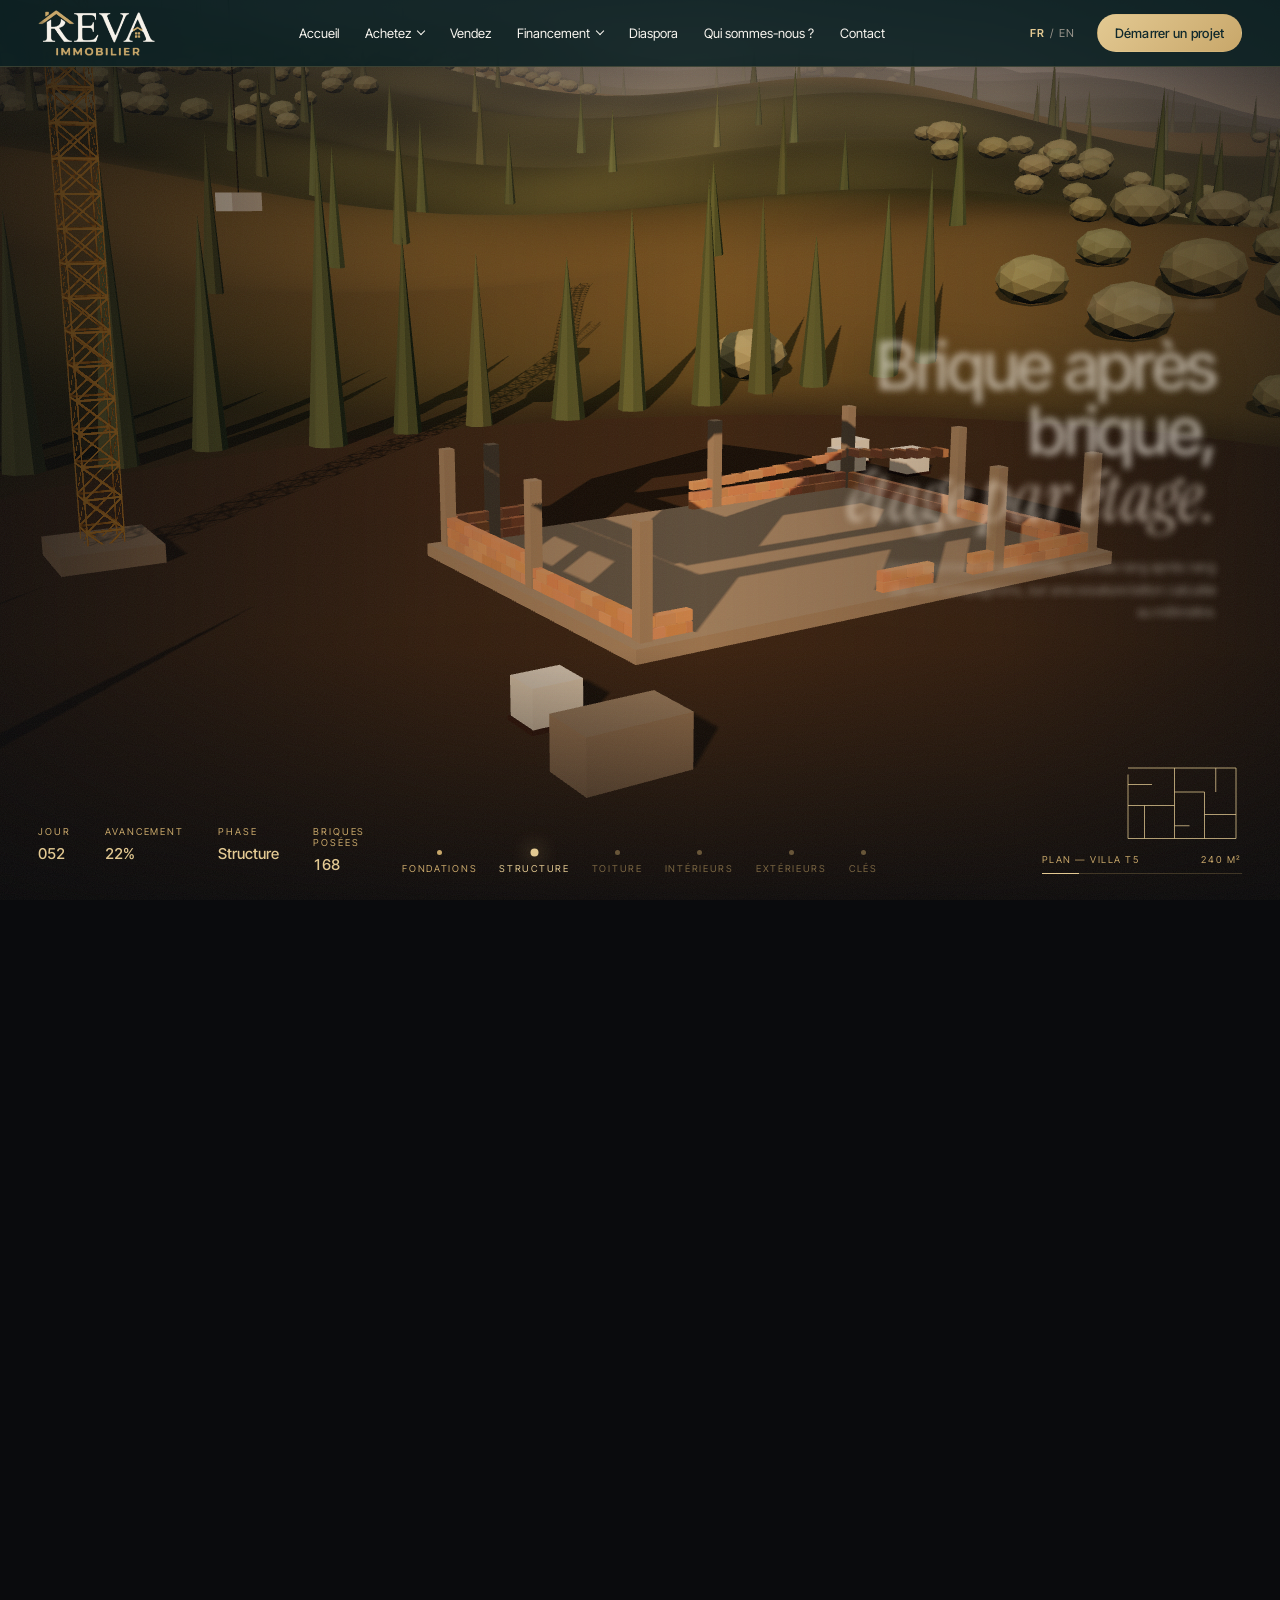
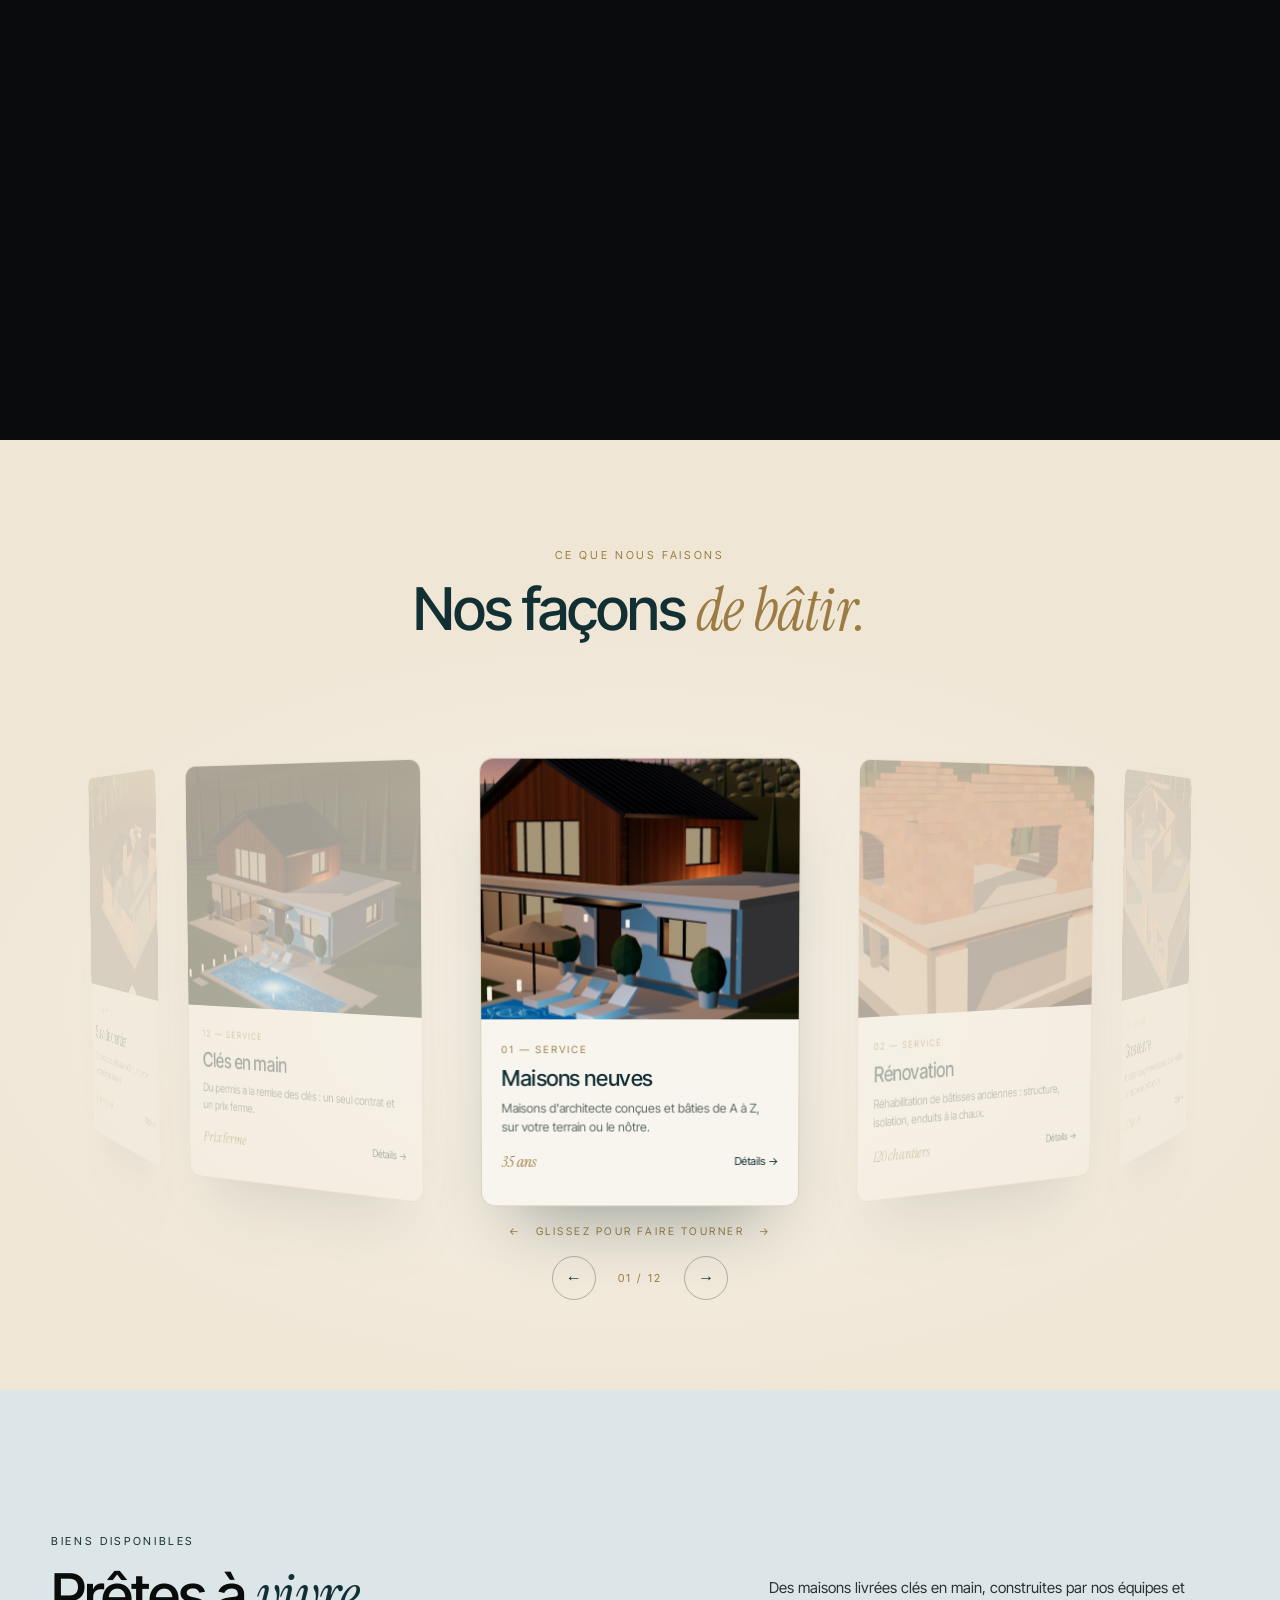
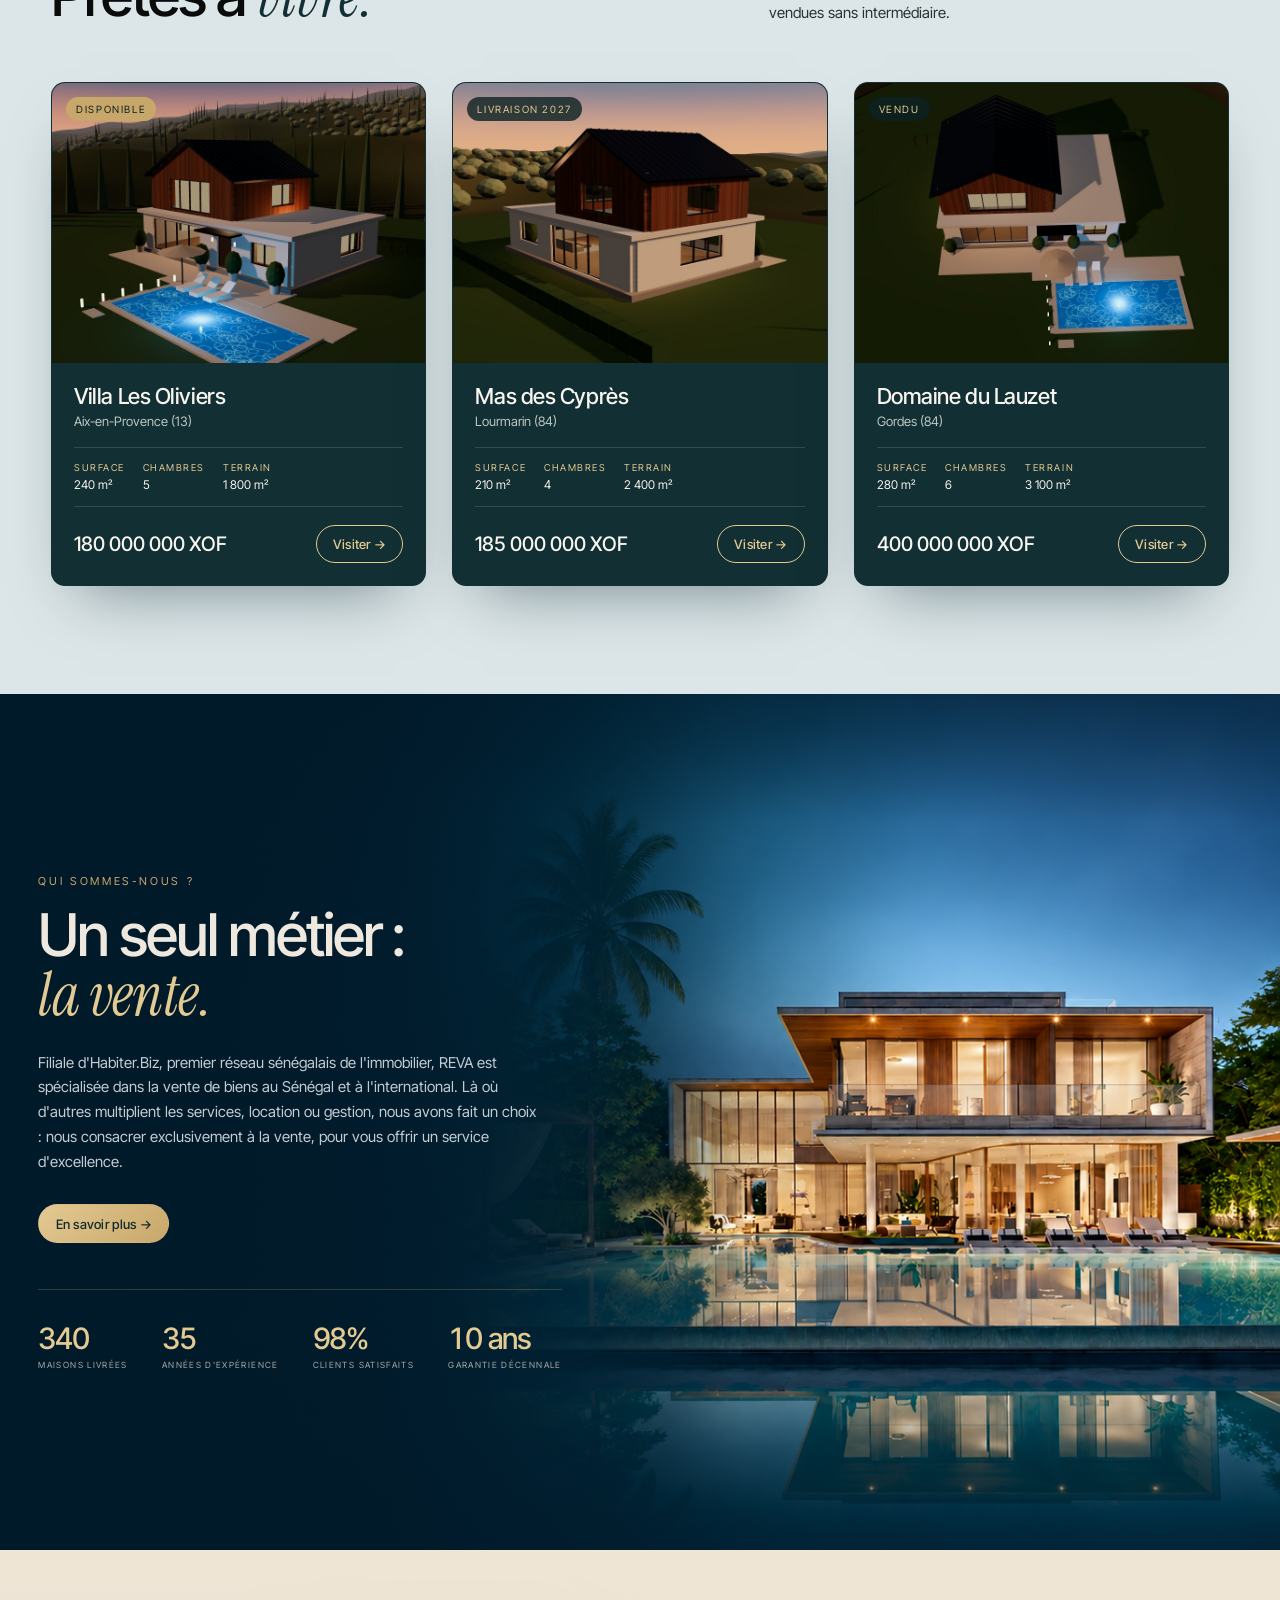
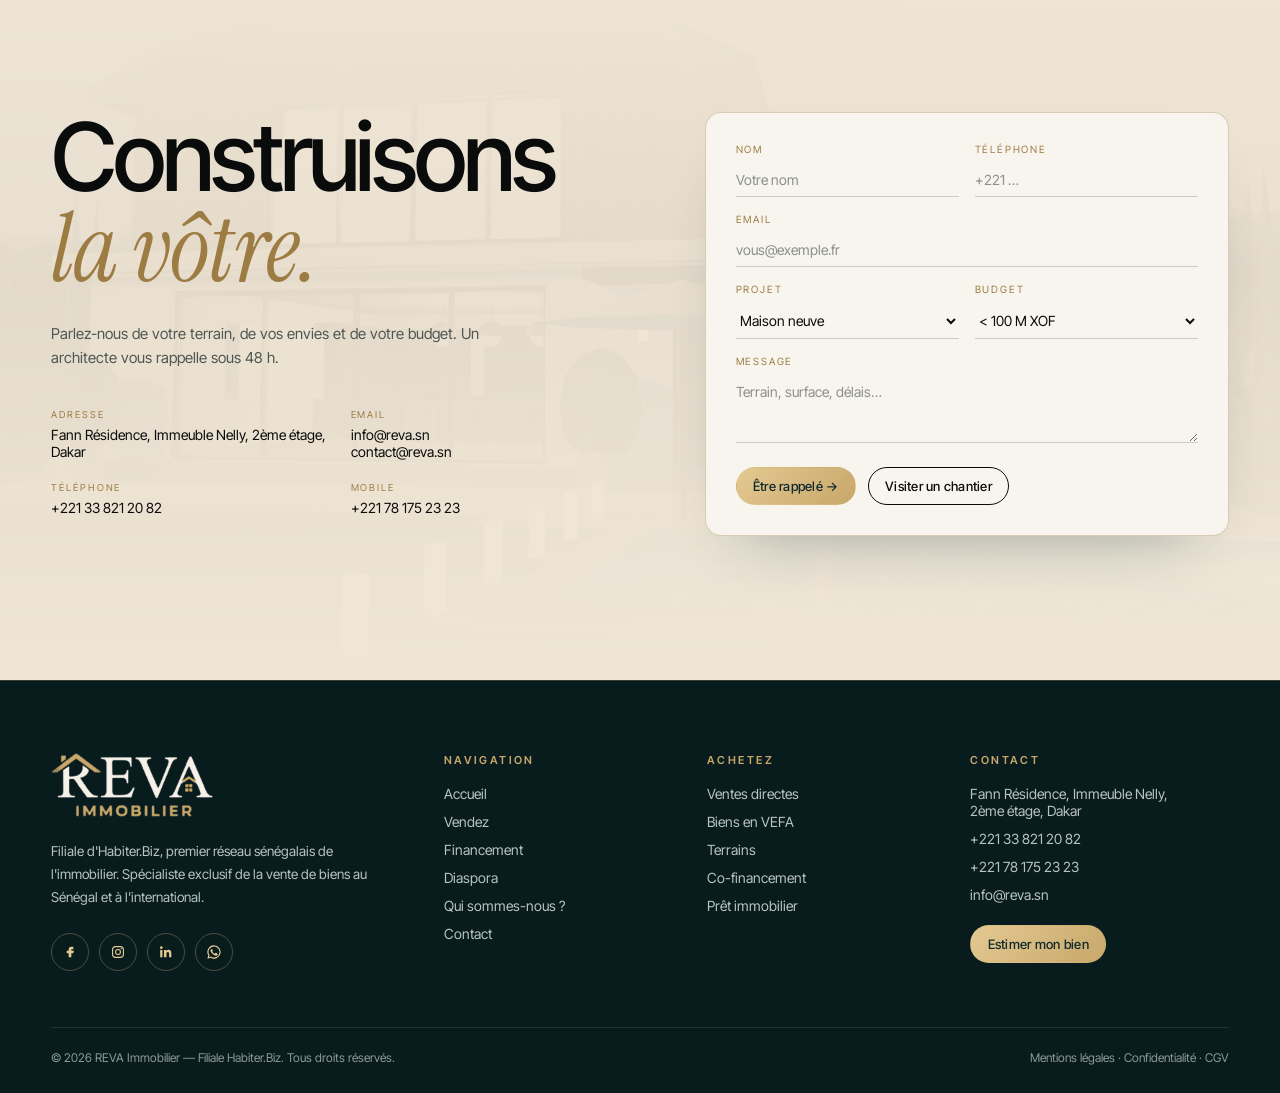
==== commit c1fe9474: "modifs scroll" ====
--- a/index.html
+++ b/index.html
@@ -130,13 +130,14 @@
   <section id="services" class="services">
     <div class="services-sticky">
       <p class="eyebrow center">Ce que nous faisons</p>
-      <h2 class="section-title center">Six façons <em>de bâtir.</em></h2>
+      <h2 class="section-title center">Nos façons <em>de bâtir.</em></h2>
       <div class="carousel" id="carousel">
         <div class="ring" id="ring"></div>
       </div>
+      <p class="drag-hint"><span>←</span> Glissez pour faire tourner <span>→</span></p>
       <div class="carousel-ui">
         <button class="round" id="prev" aria-label="Précédent">←</button>
-        <span id="carouselIndex">01 / 06</span>
+        <span id="carouselIndex">01 / 12</span>
         <button class="round" id="next" aria-label="Suivant">→</button>
       </div>
     </div>
--- a/styles.css
+++ b/styles.css
@@ -390,3 +390,28 @@
 .card { width: 320px; height: 450px; left: -160px; top: -225px; transition: none; }
 .card.dim { filter: none; opacity: inherit; }
 @media (max-width: 640px) { .card { width: 250px; height: 370px; left: -125px; top: -185px; } }
+
+/* carrousel : plus de rotation au scroll → la section reprend une hauteur normale */
+.services { height: auto; }
+.services-sticky { position: relative; height: auto; min-height: 100vh; padding: 12vh 0 10vh; }
+.carousel { cursor: grab; touch-action: pan-y; user-select: none; -webkit-user-select: none; }
+.carousel.grabbing { cursor: grabbing; }
+.card img { pointer-events: none; -webkit-user-drag: none; }
+.drag-hint { text-align: center; font-size: 10.5px; letter-spacing: .24em; text-transform: uppercase; color: var(--gold-dark); margin-top: 1vh; }
+.drag-hint span { display: inline-block; margin: 0 10px; animation: nudge 1.8s ease-in-out infinite; }
+.drag-hint span:last-child { animation-direction: reverse; }
+@keyframes nudge { 0%, 100% { transform: translateX(0); } 50% { transform: translateX(-6px); } }
+
+/* carrousel : version mobile */
+@media (max-width: 760px) {
+  .services-sticky { min-height: auto; padding: 10vh 0 8vh; overflow: hidden; }
+  .services .section-title { font-size: 34px; padding: 0 6vw; }
+  .carousel { height: 440px; min-height: 0; margin-top: 3vh; perspective: 1100px; }
+  .card { width: 240px; height: 360px; left: -120px; top: -180px; }
+  .card img { height: 52%; }
+  .card .card-body { padding: 14px 16px; }
+  .card h3 { font-size: 19px; }
+  .card p { font-size: 12px; }
+  .drag-hint { font-size: 9.5px; letter-spacing: .18em; }
+  .carousel-ui { margin-top: 2vh; }
+}
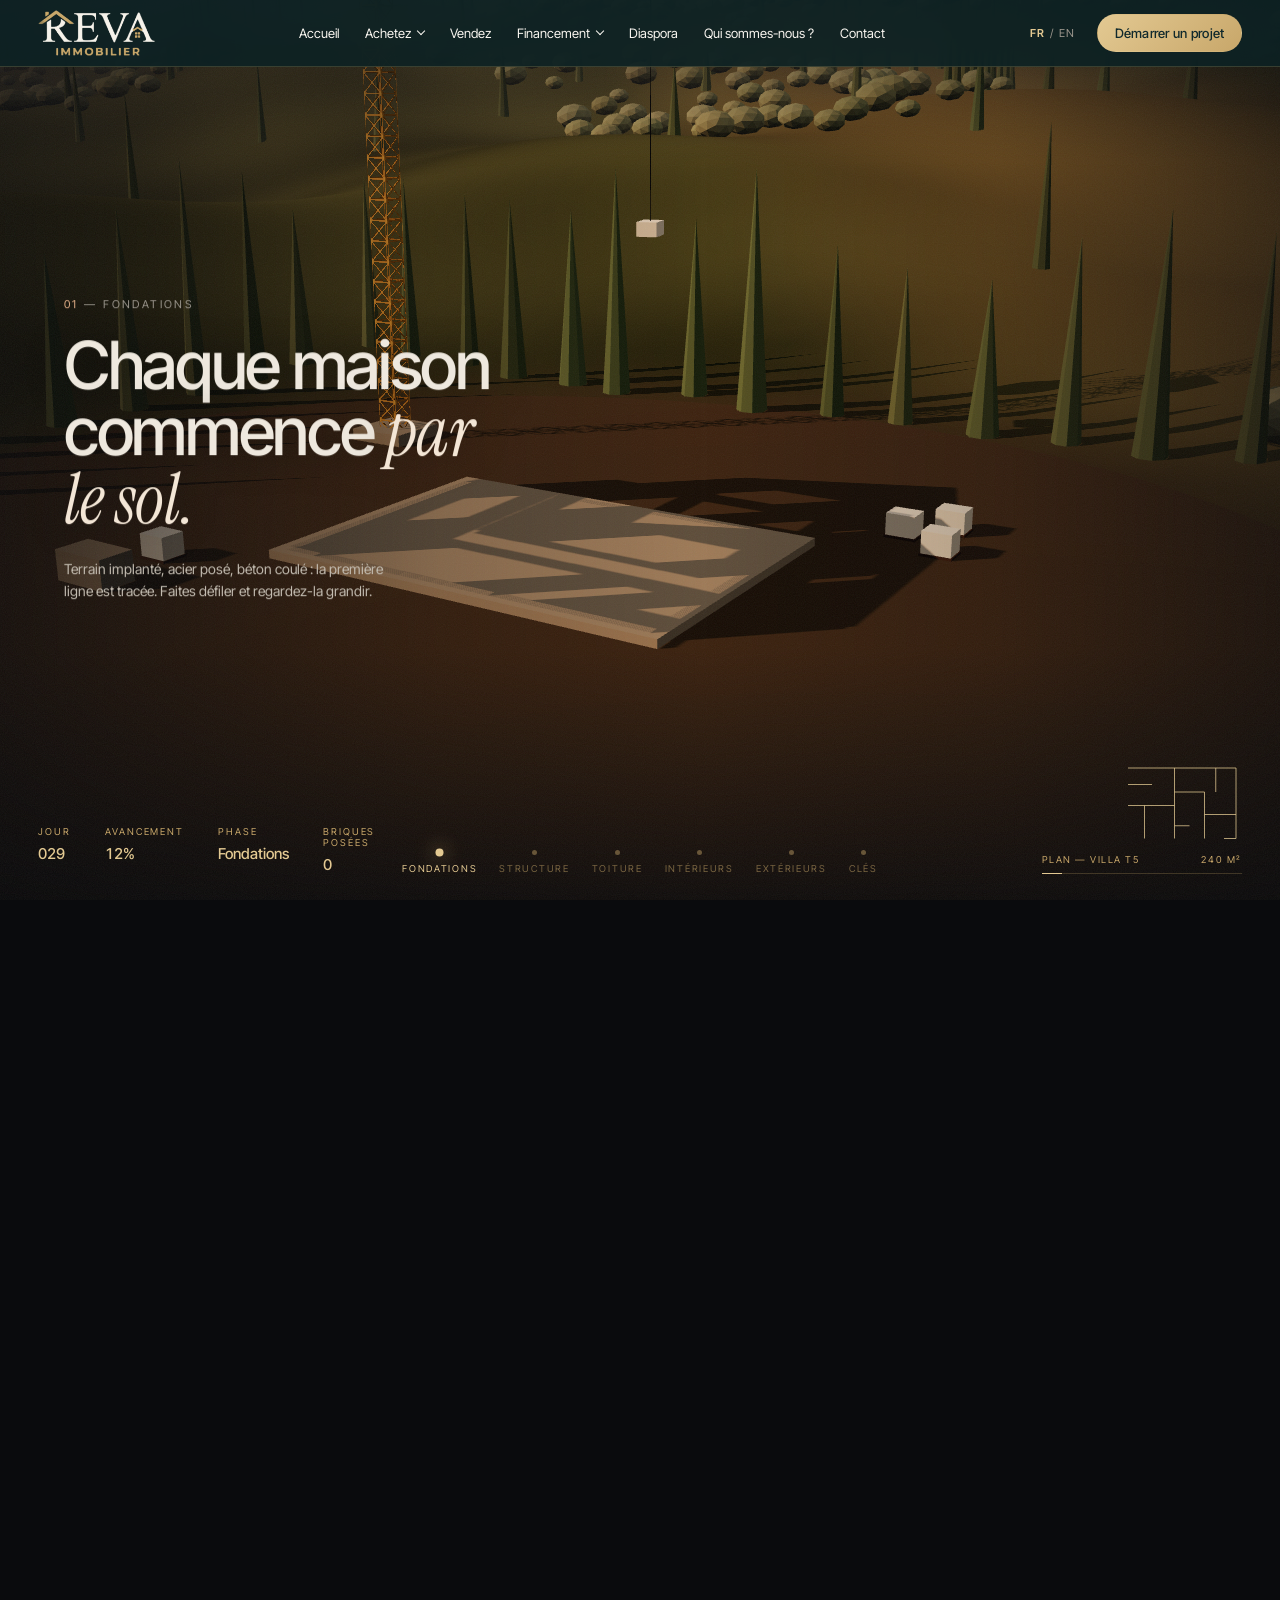
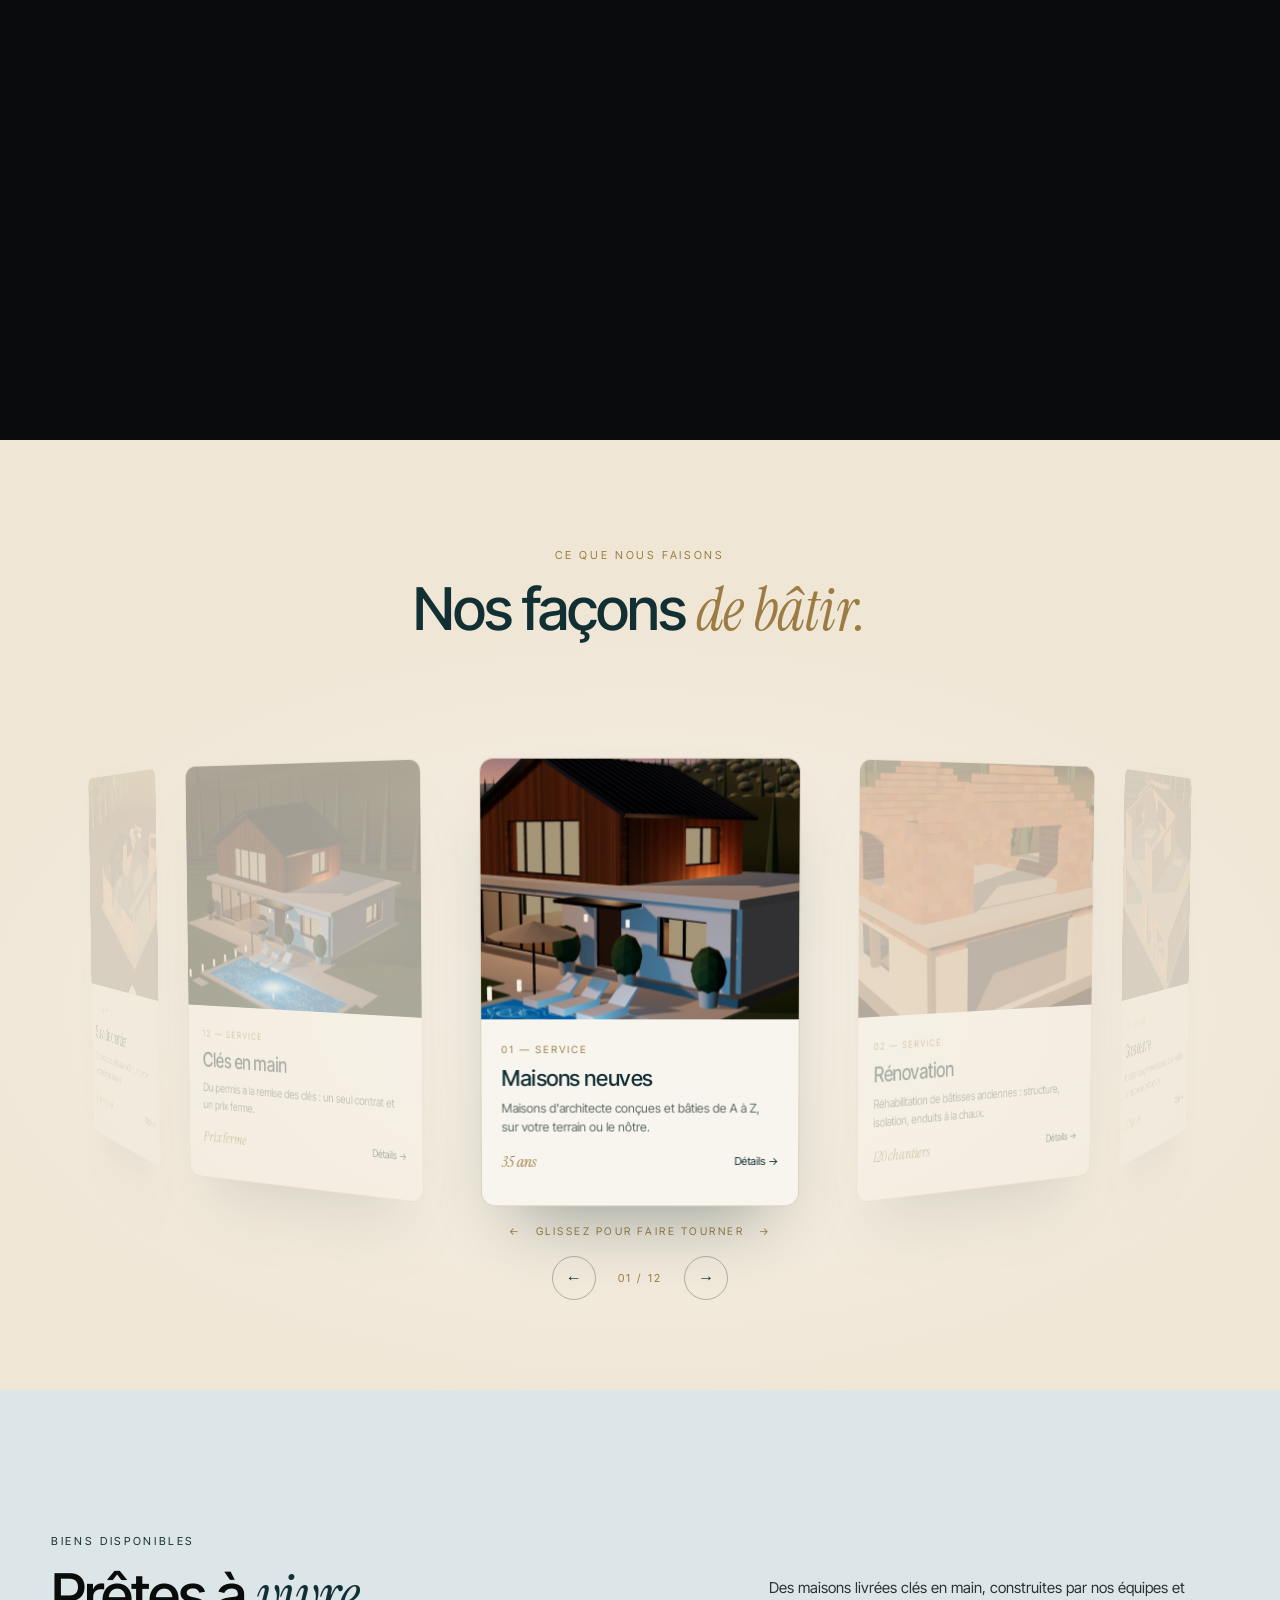
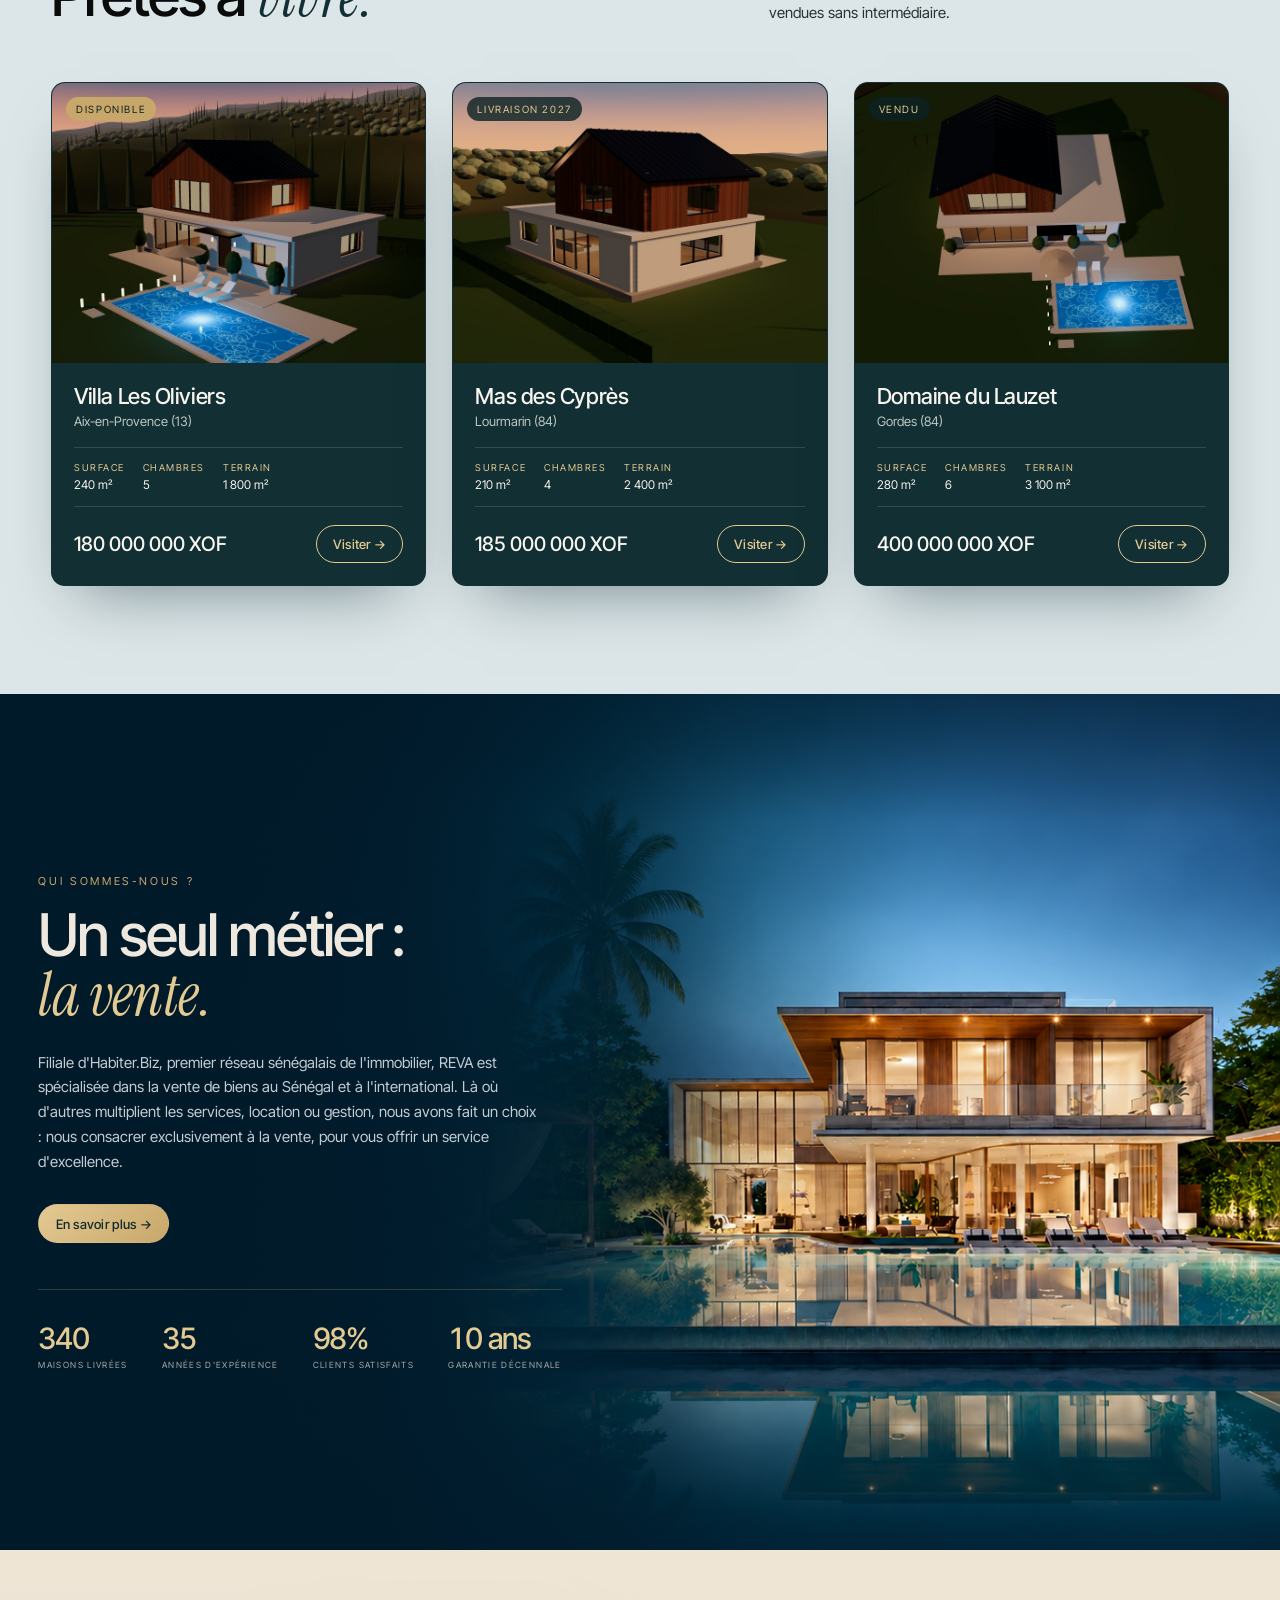
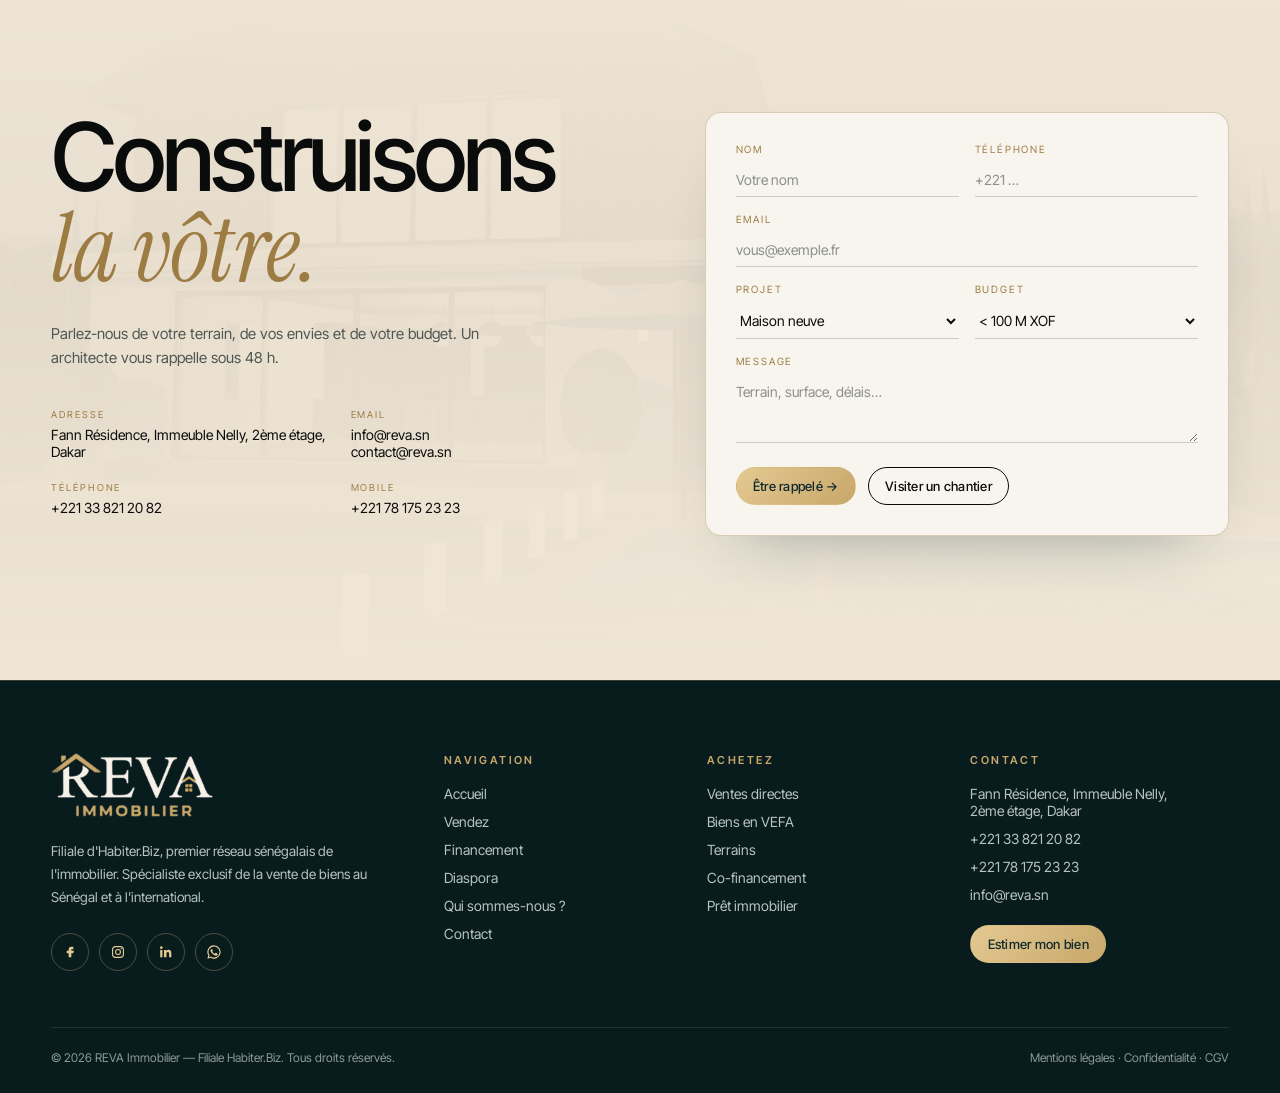
==== commit 522156fe: "nouveaux ajout" ====
--- a/index.html
+++ b/index.html
@@ -28,11 +28,11 @@
     <nav class="links">
       <a href="#top">Accueil</a>
       <div class="dd">
-        <a href="#biens">Achetez <i class="caret"></i></a>
+        <a href="ventes-directes.html">Achetez <i class="caret"></i></a>
         <div class="dd-menu">
-          <a href="#biens">Ventes directes</a>
-          <a href="#biens">Biens en VEFA</a>
-          <a href="#biens">Terrains</a>
+          <a href="ventes-directes.html">Ventes directes</a>
+          <a href="biens-en-vefa.html">Biens en VEFA</a>
+          <a href="terrains.html">Terrains</a>
         </div>
       </div>
       <a href="#contact">Vendez</a>
@@ -246,9 +246,9 @@
       <div>
         <h4>Achetez</h4>
         <ul>
-          <li><a href="#biens">Ventes directes</a></li>
-          <li><a href="#biens">Biens en VEFA</a></li>
-          <li><a href="#biens">Terrains</a></li>
+          <li><a href="ventes-directes.html">Ventes directes</a></li>
+          <li><a href="biens-en-vefa.html">Biens en VEFA</a></li>
+          <li><a href="terrains.html">Terrains</a></li>
           <li><a href="#contact">Co-financement</a></li>
           <li><a href="#contact">Prêt immobilier</a></li>
         </ul>
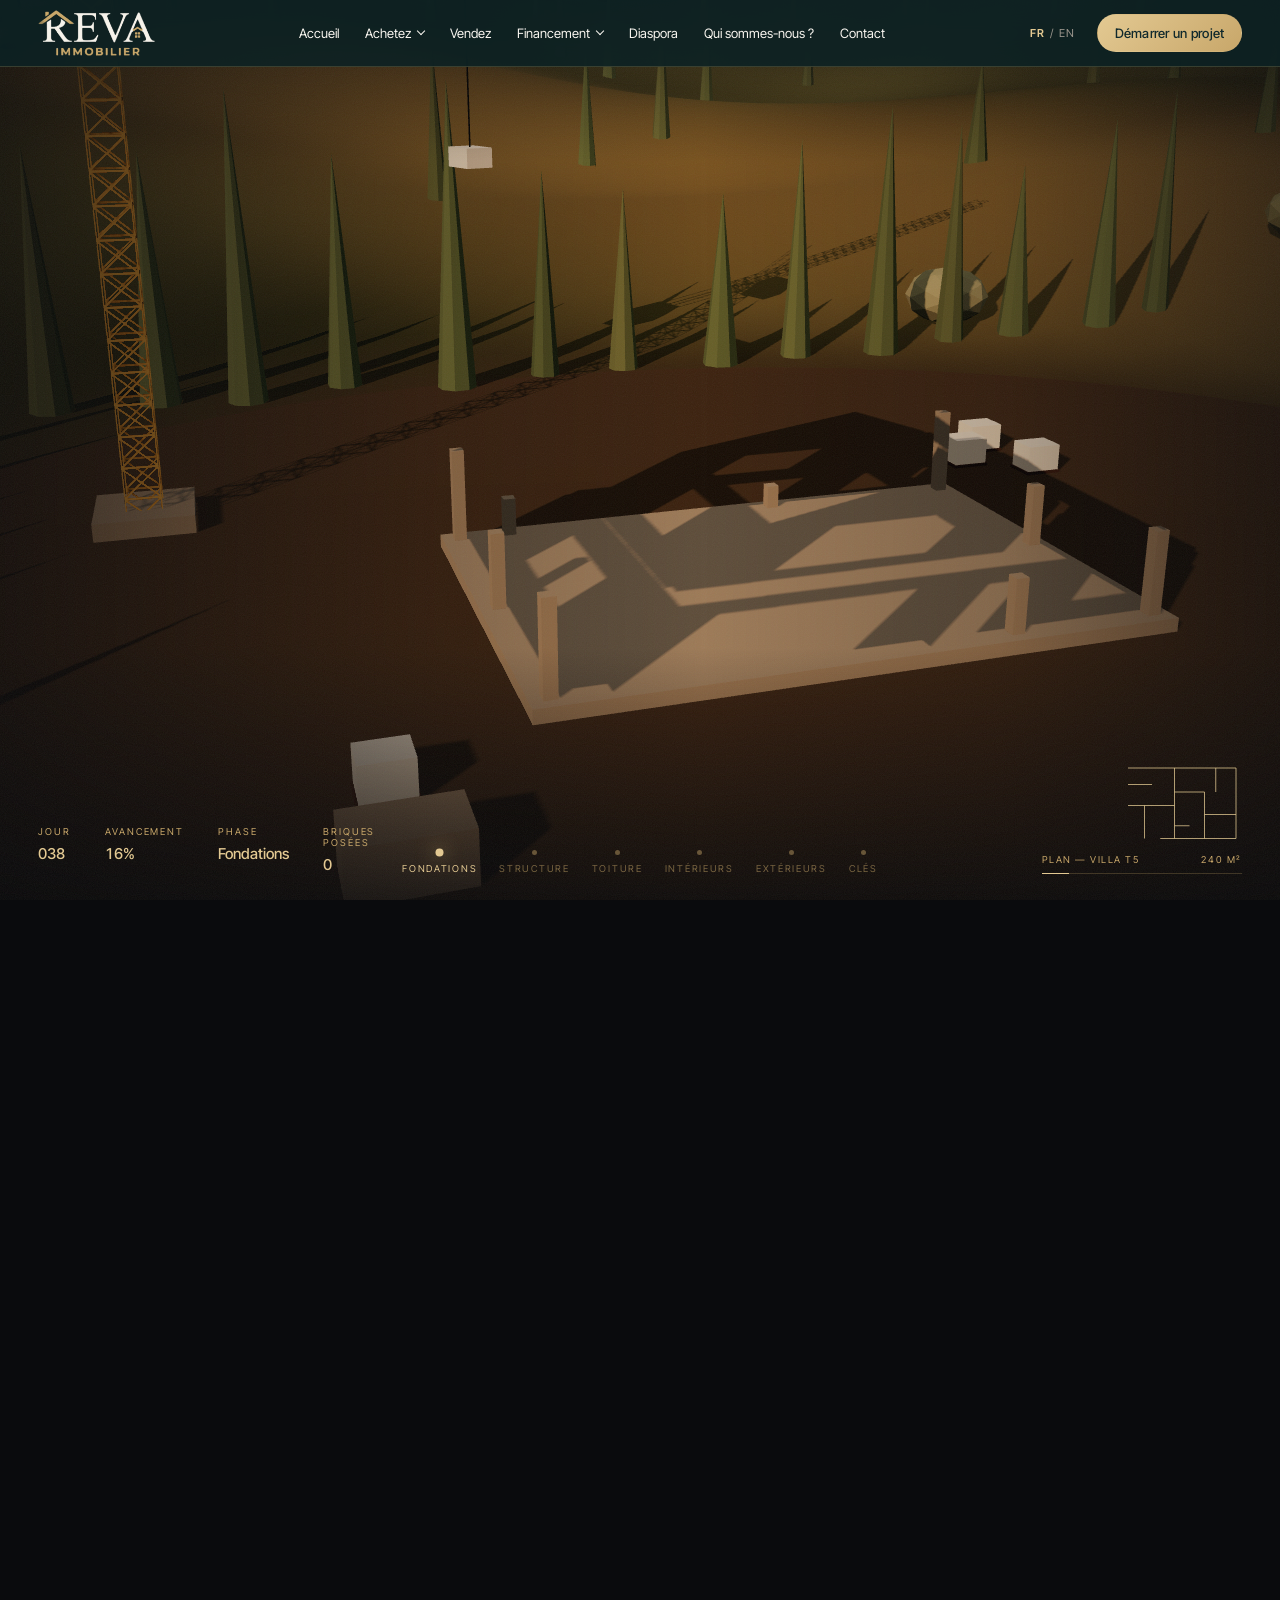
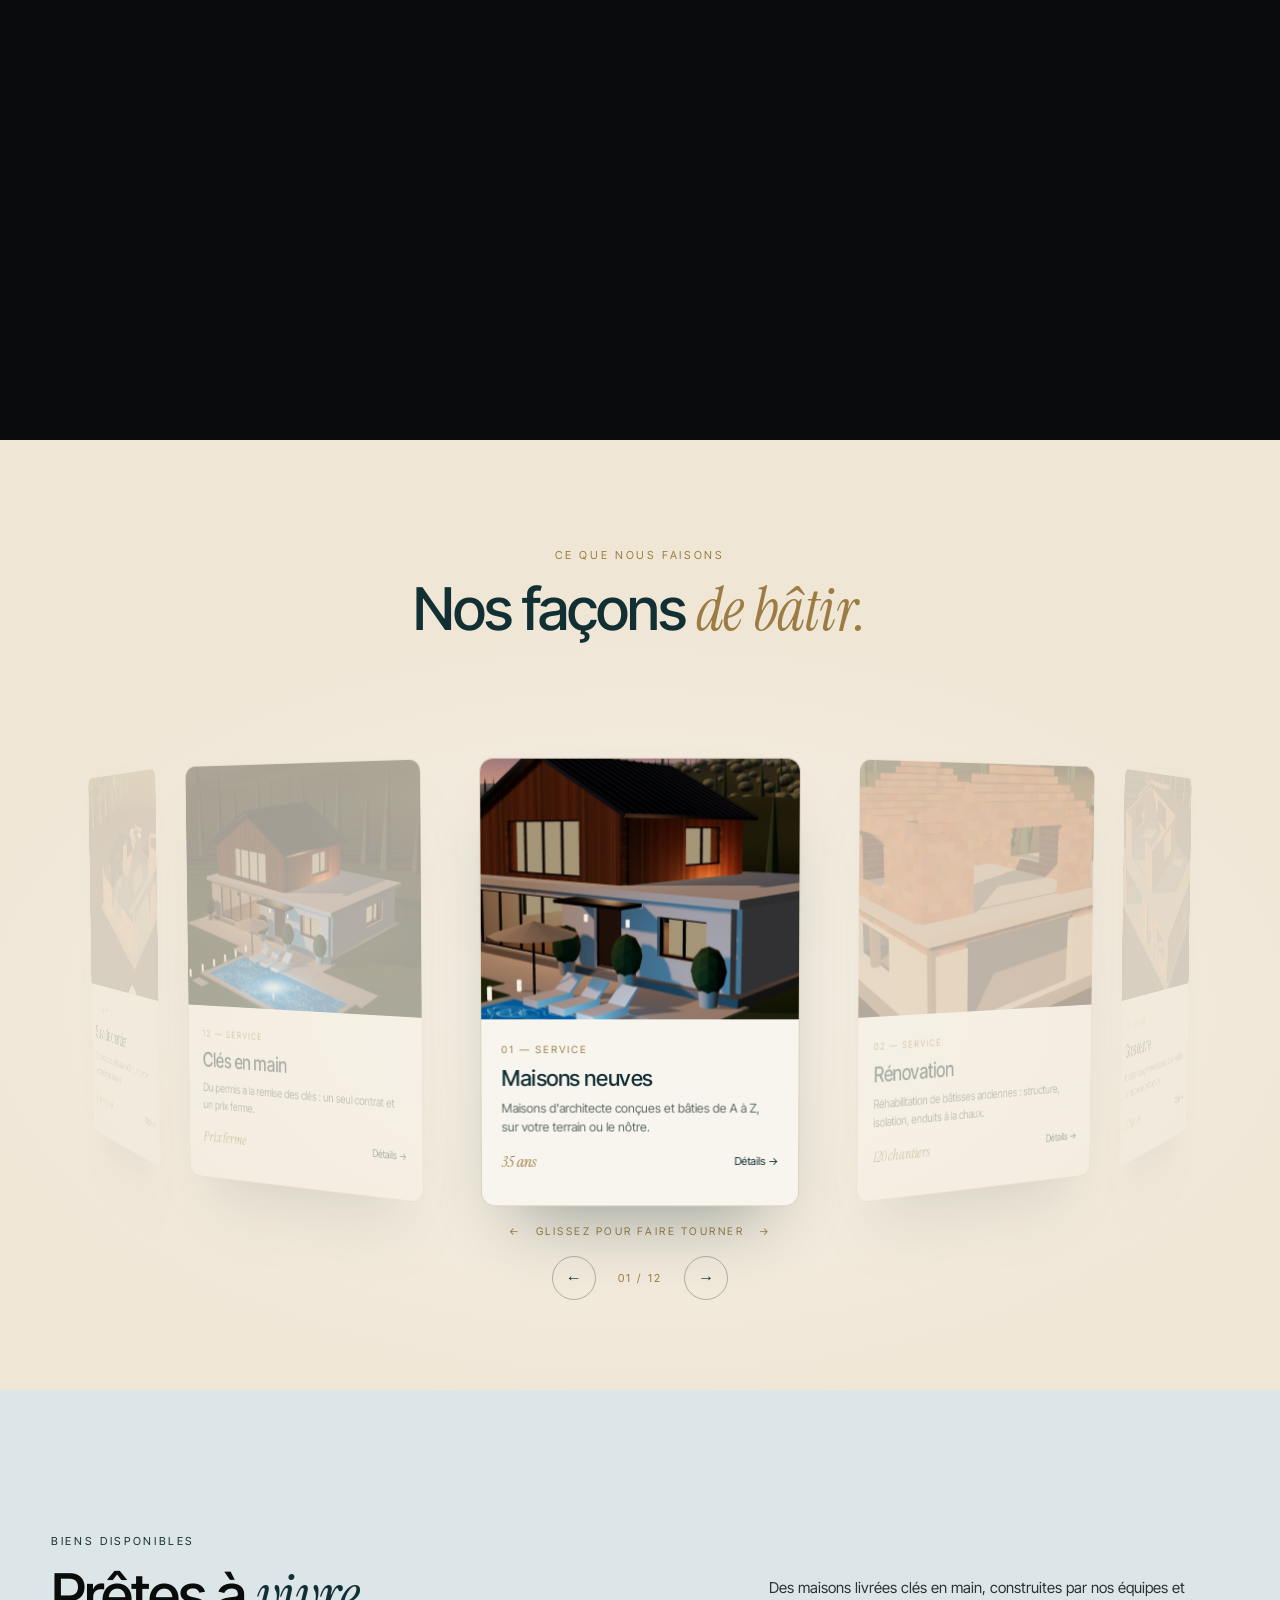
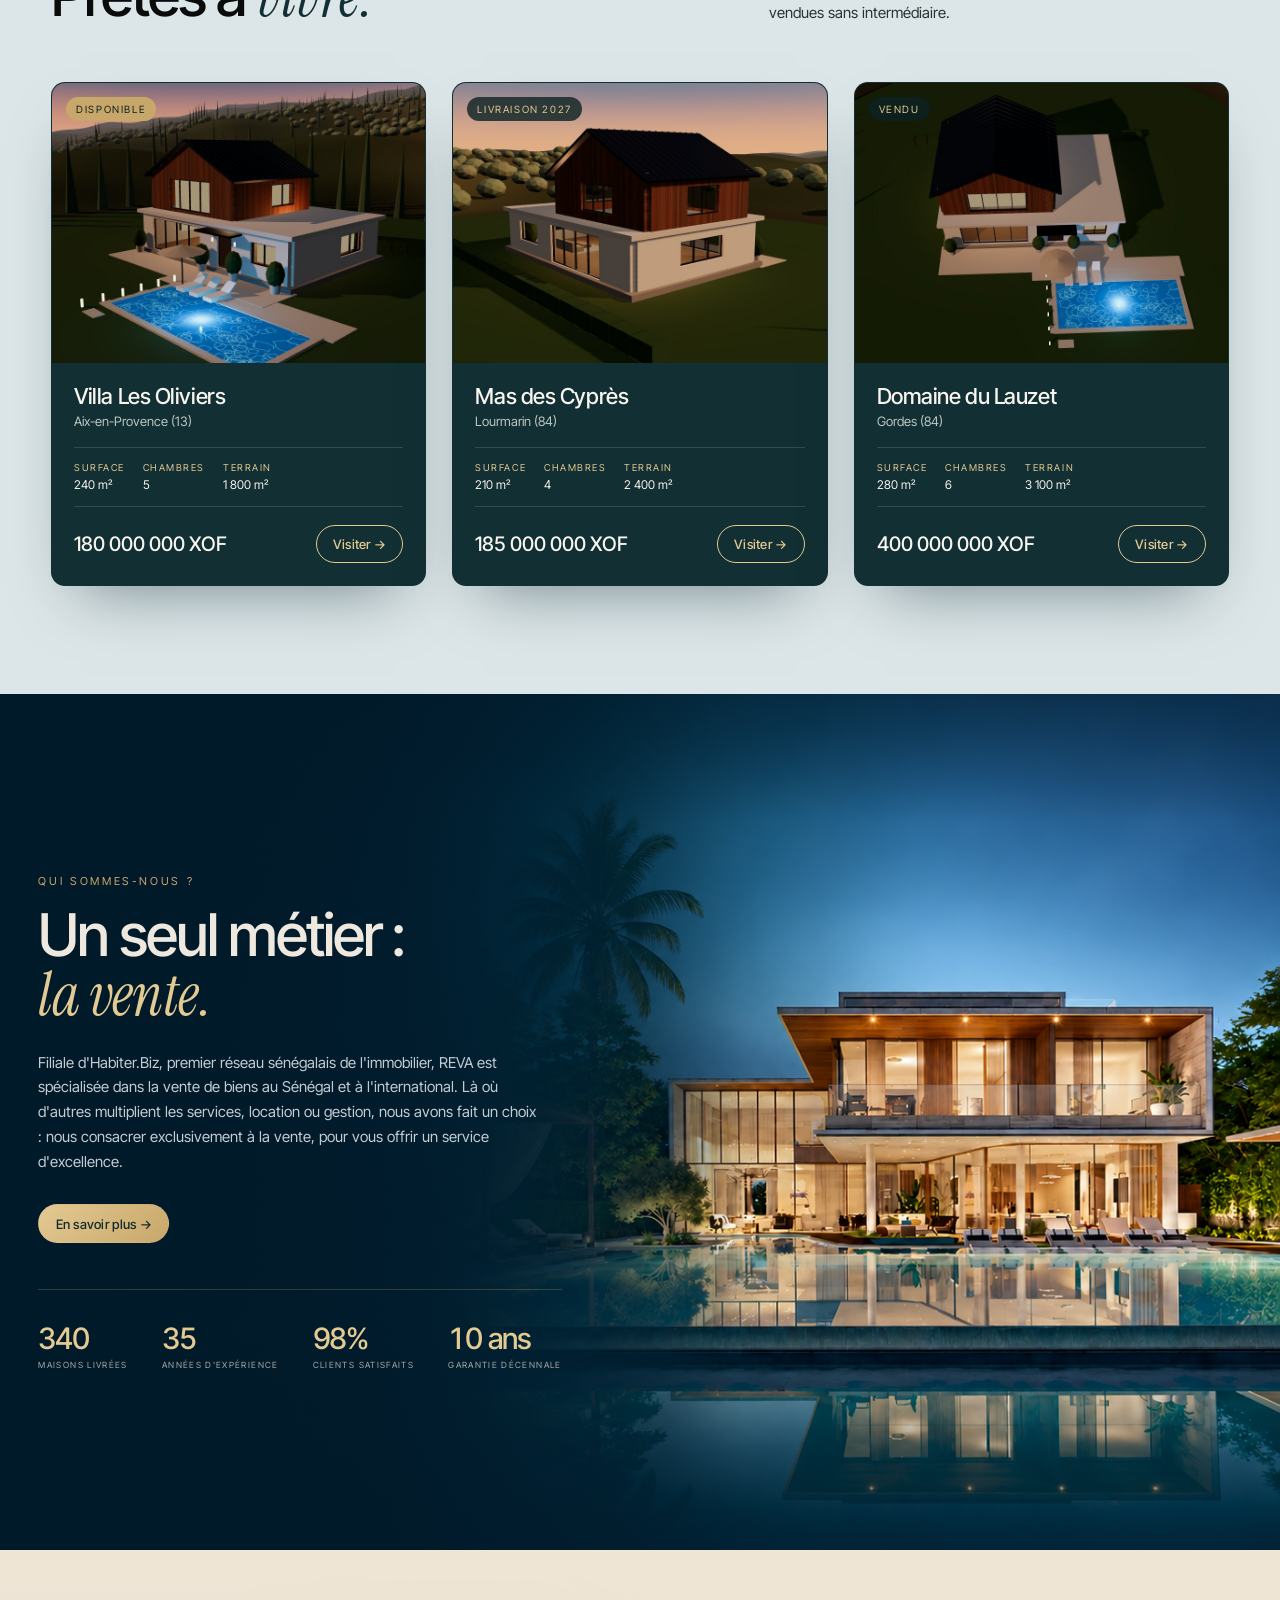
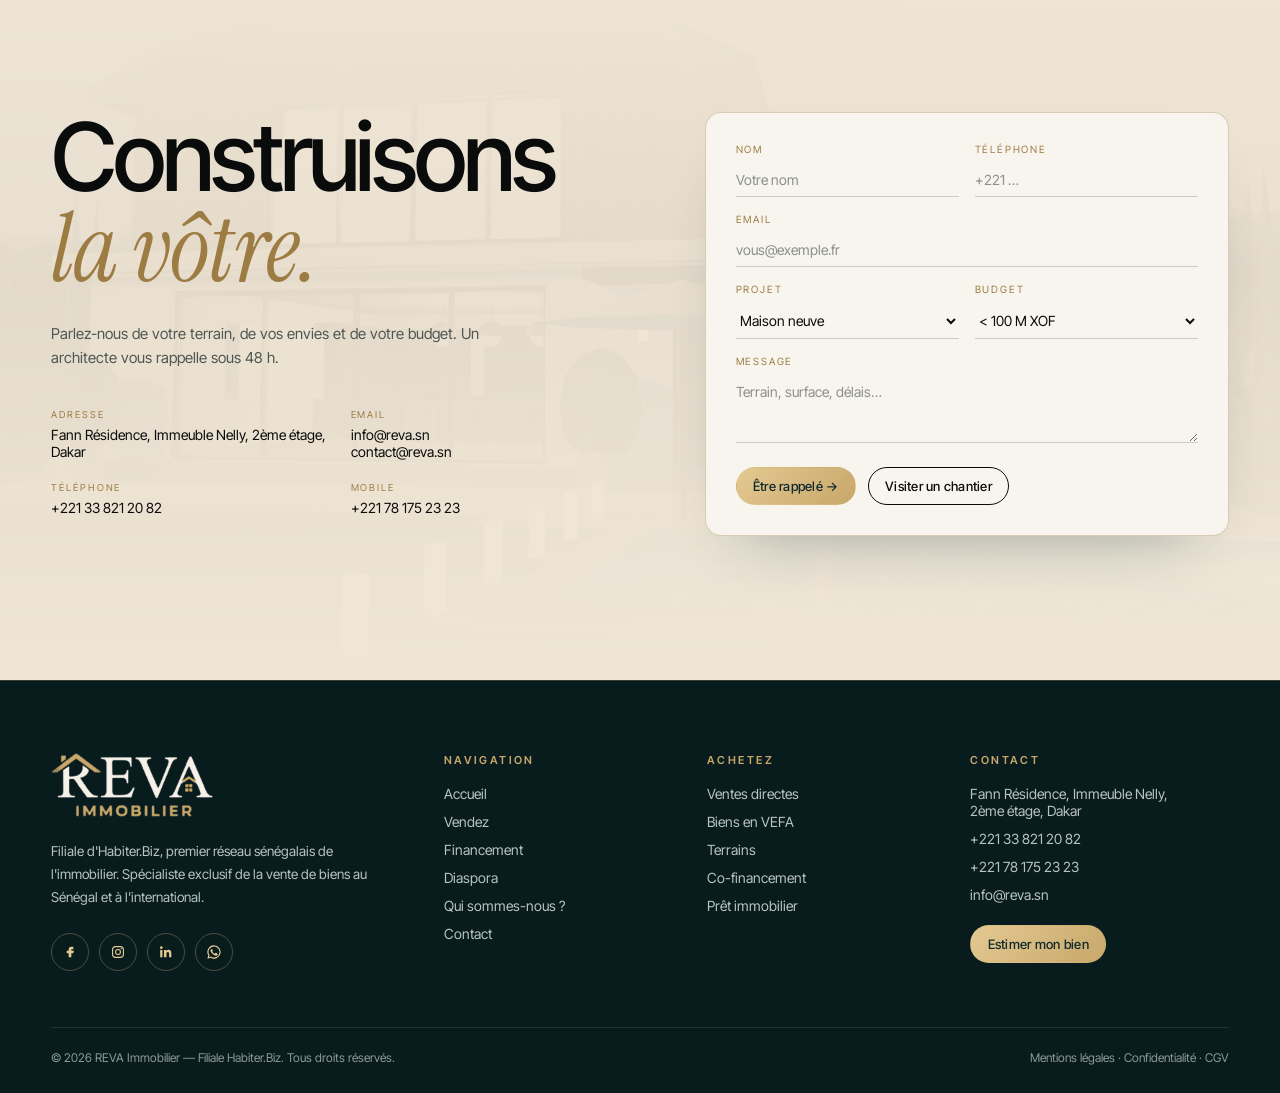
==== commit b2793b84: "nouveaux ajouts" ====
--- a/index.html
+++ b/index.html
@@ -35,15 +35,15 @@
           <a href="terrains.html">Terrains</a>
         </div>
       </div>
-      <a href="#contact">Vendez</a>
+      <a href="vendez.html">Vendez</a>
       <div class="dd">
-        <a href="#contact">Financement <i class="caret"></i></a>
+        <a href="pret-immobilier.html">Financement <i class="caret"></i></a>
         <div class="dd-menu">
-          <a href="#contact">Co-financement</a>
-          <a href="#contact">Prêt immobilier</a>
-        </div>
-      </div>
-      <a href="#contact">Diaspora</a>
+          <a href="co-financement.html">Co-financement</a>
+          <a href="pret-immobilier.html">Prêt immobilier</a>
+        </div>
+      </div>
+      <a href="diaspora.html">Diaspora</a>
       <a href="#studio">Qui sommes-nous ?</a>
       <a href="#contact">Contact</a>
     </nav>
@@ -236,9 +236,9 @@
         <h4>Navigation</h4>
         <ul>
           <li><a href="#top">Accueil</a></li>
-          <li><a href="#contact">Vendez</a></li>
-          <li><a href="#contact">Financement</a></li>
-          <li><a href="#contact">Diaspora</a></li>
+          <li><a href="vendez.html">Vendez</a></li>
+          <li><a href="pret-immobilier.html">Financement</a></li>
+          <li><a href="diaspora.html">Diaspora</a></li>
           <li><a href="#studio">Qui sommes-nous ?</a></li>
           <li><a href="#contact">Contact</a></li>
         </ul>
@@ -249,8 +249,8 @@
           <li><a href="ventes-directes.html">Ventes directes</a></li>
           <li><a href="biens-en-vefa.html">Biens en VEFA</a></li>
           <li><a href="terrains.html">Terrains</a></li>
-          <li><a href="#contact">Co-financement</a></li>
-          <li><a href="#contact">Prêt immobilier</a></li>
+          <li><a href="co-financement.html">Co-financement</a></li>
+          <li><a href="pret-immobilier.html">Prêt immobilier</a></li>
         </ul>
       </div>
       <div>
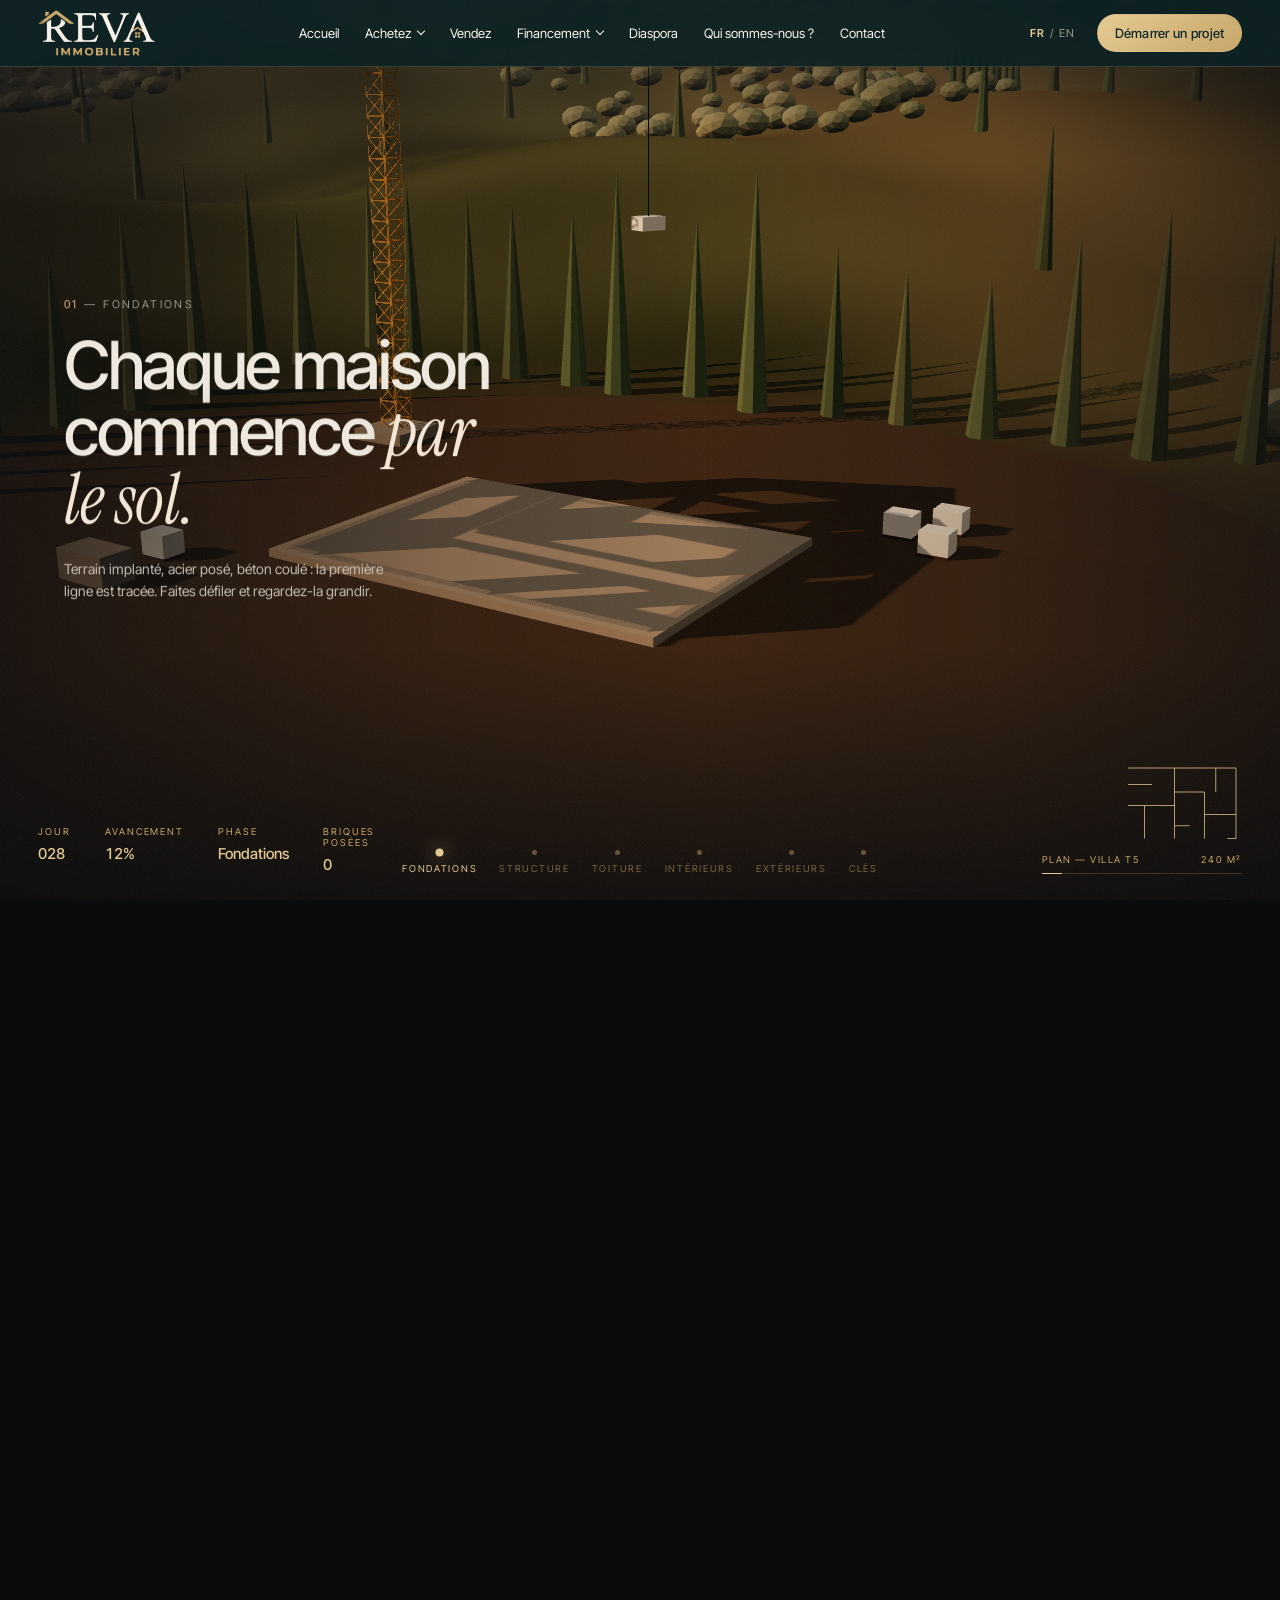
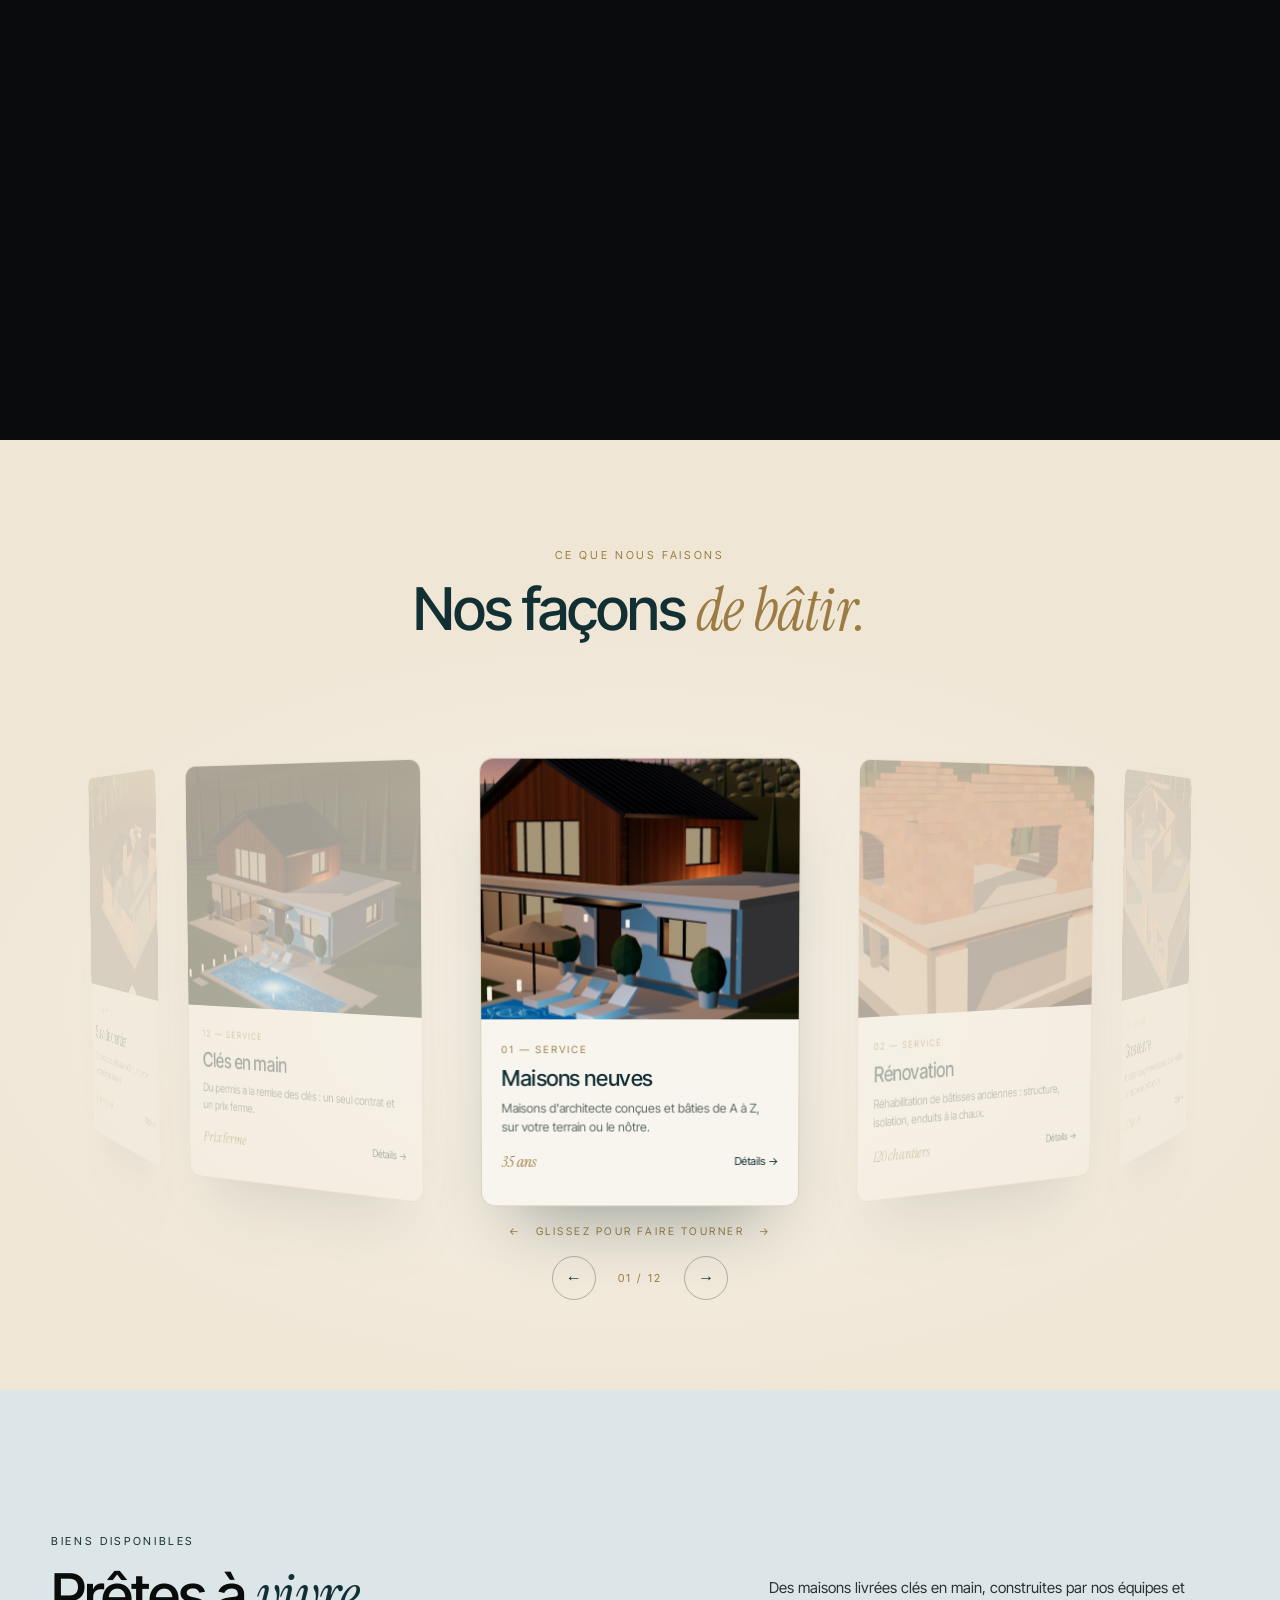
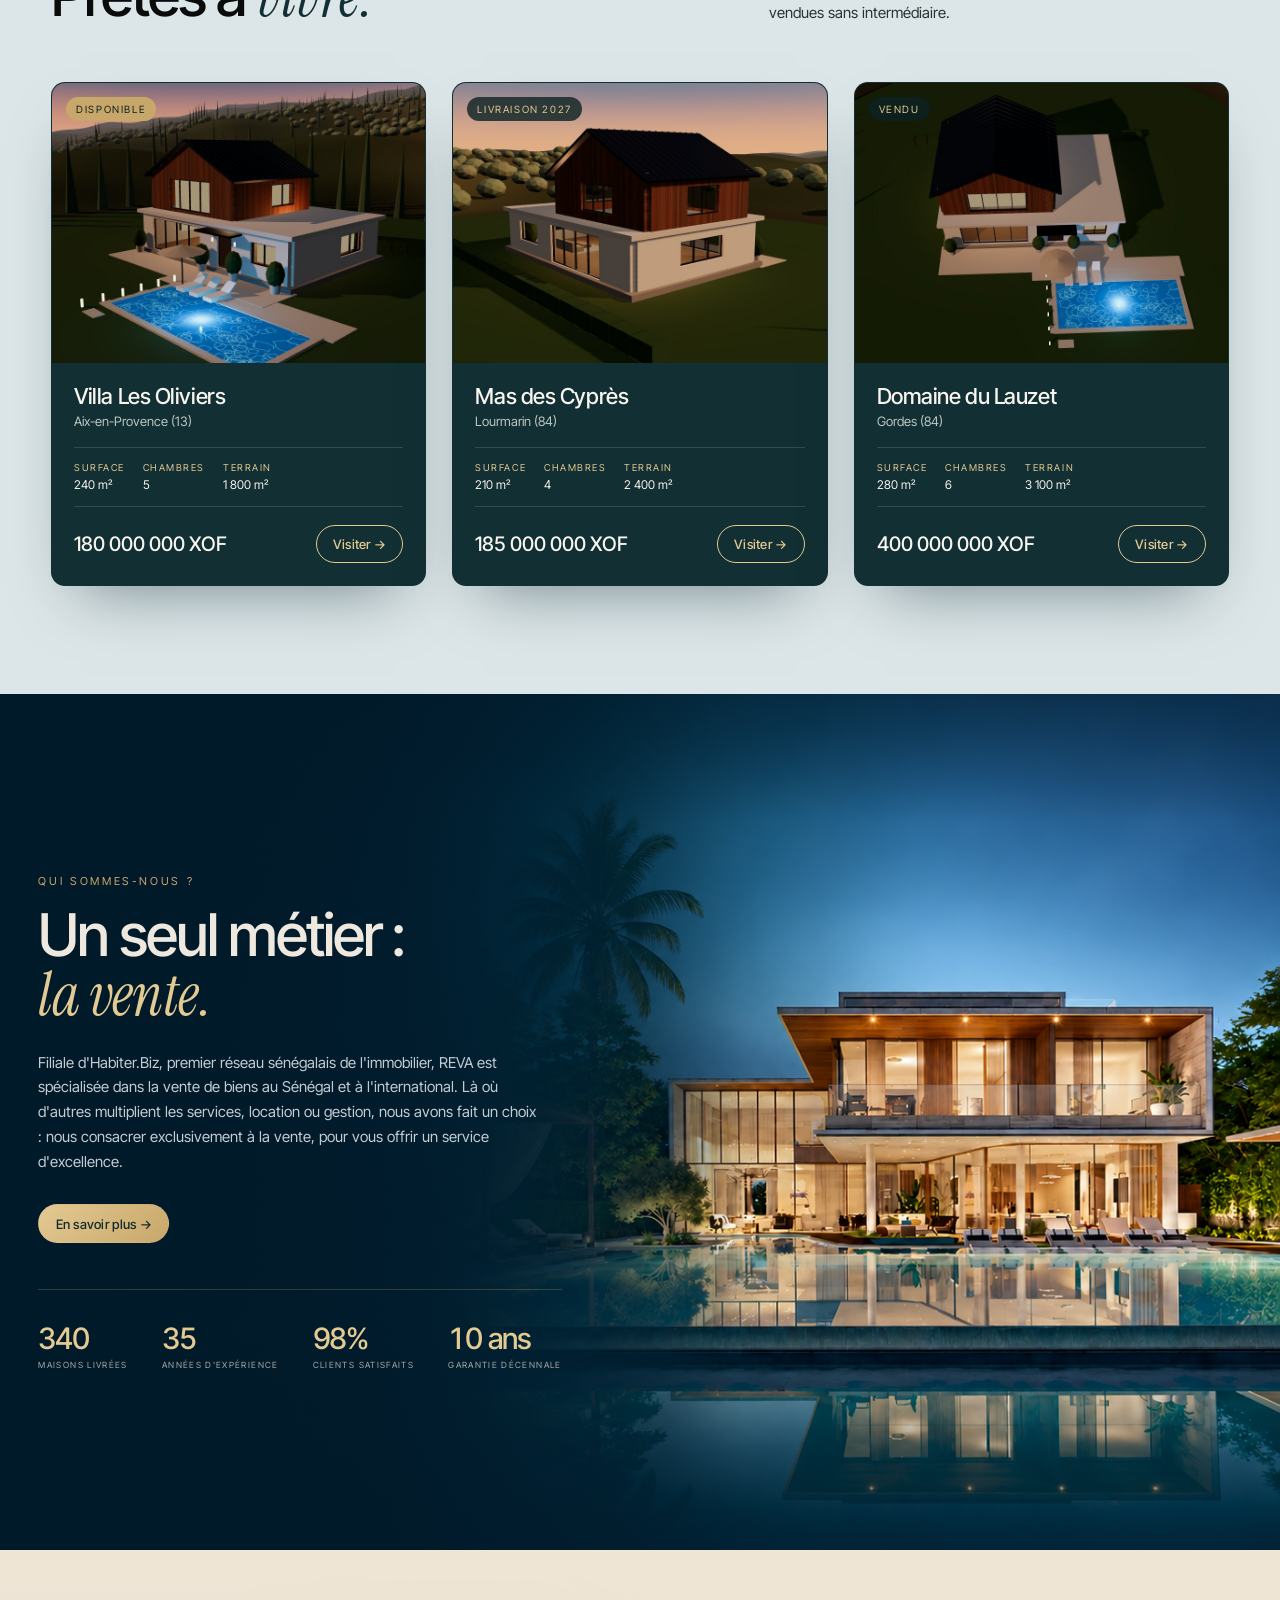
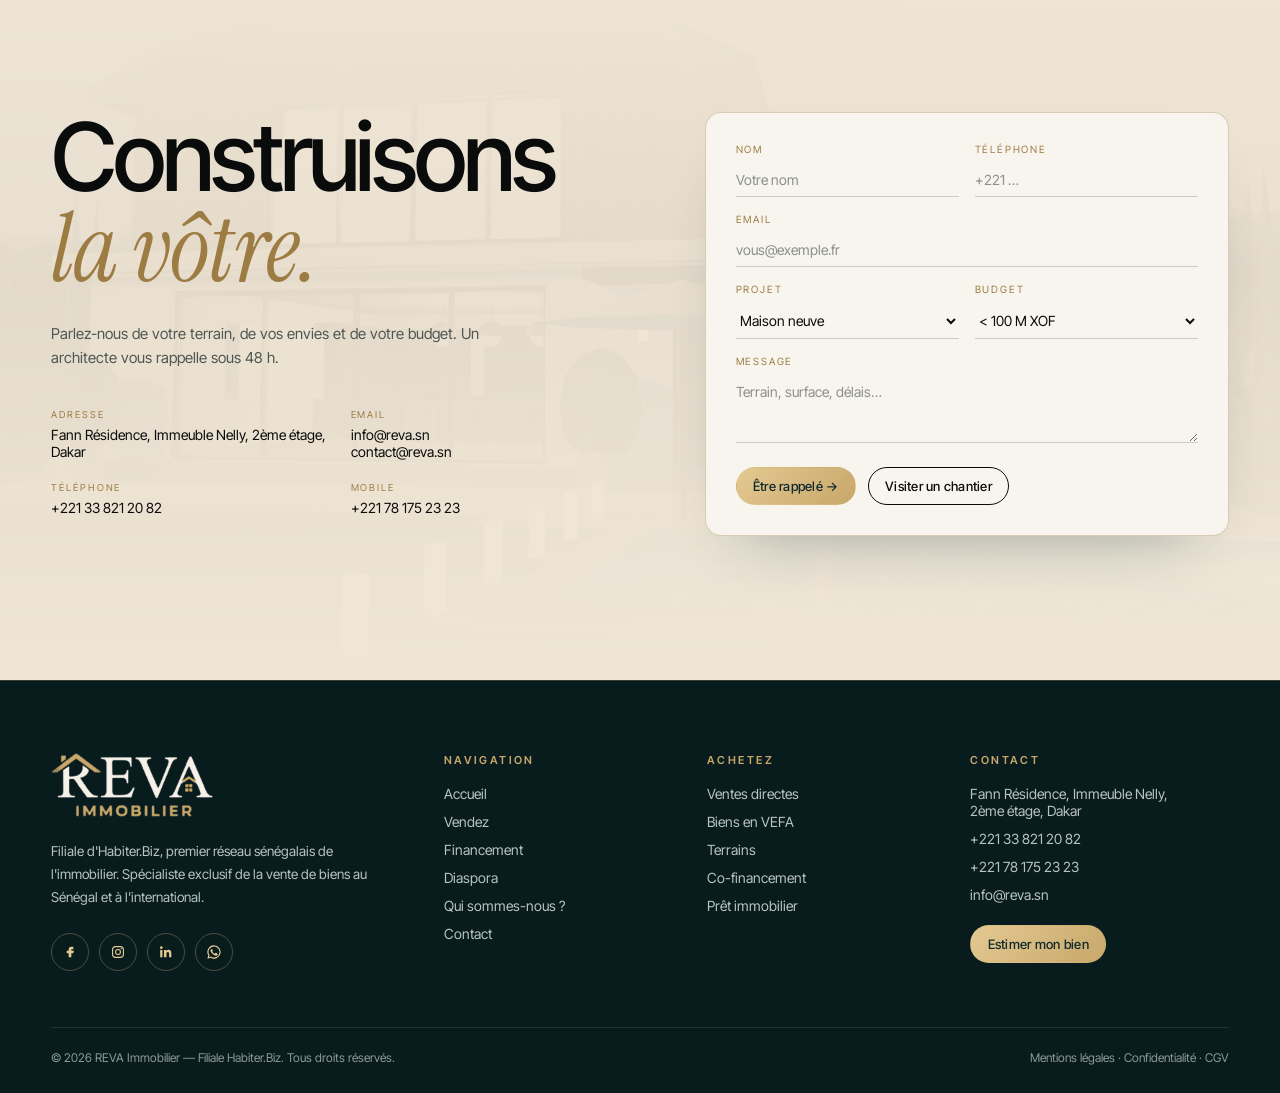
==== commit 1189bbaf: "menu-mobile" ====
--- a/index.html
+++ b/index.html
@@ -8,7 +8,7 @@
   <link rel="preconnect" href="https://fonts.googleapis.com" />
   <link rel="preconnect" href="https://fonts.gstatic.com" crossorigin />
   <link href="https://fonts.googleapis.com/css2?family=Instrument+Serif:ital@0;1&family=Inter+Tight:wght@300;400;500;600;700&display=swap" rel="stylesheet" />
-  <link rel="stylesheet" href="styles.css" />
+  <link rel="stylesheet" href="styles.css?v=20261125b" />
 </head>
 <body>
 
@@ -50,8 +50,26 @@
     <div class="nav-right">
       <span class="lang"><b>FR</b> / EN</span>
       <a href="#contact" class="btn btn-gold">Démarrer un projet</a>
+      <button class="burger" id="burger" type="button" aria-label="Ouvrir le menu"><svg viewBox="0 0 24 24" fill="none" stroke="currentColor" stroke-width="1.8" stroke-linecap="round"><path d="M4 7h16M4 12h16M4 17h16"/></svg></button>
     </div>
   </header>
+
+  <nav class="m-menu" id="m-menu" aria-label="Menu mobile">
+    <button class="burger close" id="m-close" type="button" aria-label="Fermer le menu"><svg viewBox="0 0 24 24" fill="none" stroke="currentColor" stroke-width="1.8" stroke-linecap="round"><path d="M6 6l12 12M18 6L6 18"/></svg></button>
+    <a href="#top" class="on">Accueil</a>
+    <a href="ventes-directes.html">Achetez</a>
+    <a class="sub" href="ventes-directes.html">Ventes directes</a>
+    <a class="sub" href="biens-en-vefa.html">Biens en VEFA</a>
+    <a class="sub" href="terrains.html">Terrains</a>
+    <a href="vendez.html">Vendez</a>
+    <a href="pret-immobilier.html">Financement</a>
+    <a class="sub" href="co-financement.html">Co-financement</a>
+    <a class="sub" href="pret-immobilier.html">Prêt immobilier</a>
+    <a href="diaspora.html">Diaspora</a>
+    <a href="#studio">Qui sommes-nous ?</a>
+    <a href="#contact">Contact</a>
+    <a href="#contact" class="btn btn-gold m-cta">Démarrer un projet</a>
+  </nav>
 
   <!-- ============ HERO : CONSTRUCTION 3D AU SCROLL ============ -->
   <section id="top" class="hero">
@@ -270,6 +288,7 @@
     </div>
   </footer>
 
-  <script type="module" src="main.js"></script>
+  <script type="module" src="main.js?v=20261125b"></script>
+  <script src="menu.js?v=20261125b" defer></script>
 </body>
 </html>
--- a/styles.css
+++ b/styles.css
@@ -415,3 +415,20 @@
   .drag-hint { font-size: 9.5px; letter-spacing: .18em; }
   .carousel-ui { margin-top: 2vh; }
 }
+
+/* =====================================================================
+   MENU MOBILE (burger) — commun à toutes les pages
+   ===================================================================== */
+.burger { display: none; width: 42px; height: 42px; border-radius: 50%; border: 1px solid rgba(200, 167, 106, .4); background: transparent; color: var(--gold-light); cursor: pointer; place-items: center; padding: 0; }
+.burger svg { width: 18px; height: 18px; }
+.m-menu { position: fixed; inset: 0; z-index: 90; background: rgba(8, 27, 29, .98); backdrop-filter: blur(10px); -webkit-backdrop-filter: blur(10px); padding: 90px 8vw 40px; display: flex; flex-direction: column; gap: 6px; overflow-y: auto;
+  opacity: 0; visibility: hidden; transform: translateY(-12px); transition: opacity .35s, transform .35s cubic-bezier(.2, .7, .2, 1), visibility .35s; }
+.m-menu.open { opacity: 1; visibility: visible; transform: none; }
+.m-menu a { color: var(--white); font-size: 22px; padding: 10px 0; border-bottom: 1px solid rgba(200, 167, 106, .15); }
+.m-menu a.sub { font-size: 16px; padding-left: 18px; color: #b9c4c0; }
+.m-menu a.on { color: var(--gold-light); }
+.m-menu .close { position: absolute; top: 20px; right: 5vw; display: grid; }
+.m-menu .m-cta { margin-top: 22px; border-bottom: none; justify-content: center; font-size: 15px; padding: 1em; color: #10292c; }
+body.lock { overflow: hidden; }
+@media (max-width: 980px) { .burger { display: grid; } }
+#loader.done { pointer-events: none; }
